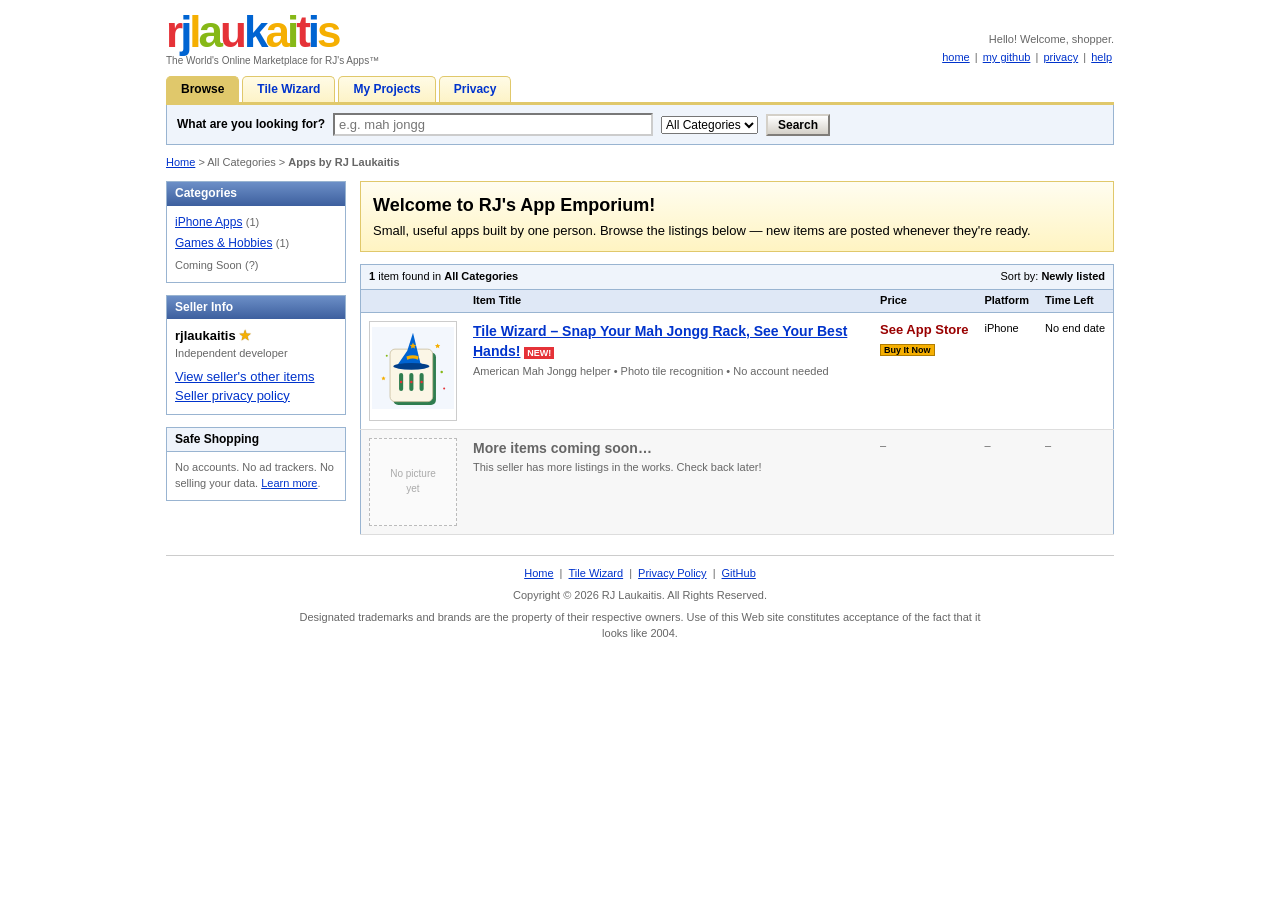
==== index.html @ a292be98 "Updated styling" ====
<!DOCTYPE html>
<html lang="en">
<head>
  <meta charset="UTF-8">
  <meta name="viewport" content="width=device-width, initial-scale=1.0">
  <title>RJ Laukaitis - Apps &amp; Projects</title>
  <meta name="description" content="Apps and projects by RJ Laukaitis, including Tile Wizard for American Mah Jongg.">
  <link rel="icon" href="assets/tile-wizard.svg" type="image/svg+xml">
  <link rel="stylesheet" href="assets/style.css">
</head>
<body>
<div class="page">

  <header class="masthead">
    <a class="logo" href="./" aria-label="RJ Laukaitis home">
      <span class="r">r</span><span class="b">j</span><span class="y">l</span><span class="g">a</span><span class="r">u</span><span class="b">k</span><span class="y">a</span><span class="g">i</span><span class="r">t</span><span class="b">i</span><span class="y">s</span>
      <span class="logo-tag">The World's Online Marketplace for RJ's Apps&trade;</span>
    </a>
    <nav class="toplinks" aria-label="Utility">
      <span class="greeting">Hello! Welcome, shopper.</span>
      <a href="./">home</a> <span class="sep">|</span>
      <a href="https://github.com/RJLaukaitis">my github</a> <span class="sep">|</span>
      <a href="privacy/">privacy</a> <span class="sep">|</span>
      <a href="#contact">help</a>
    </nav>
  </header>

  <nav aria-label="Main">
    <ul class="tabs">
      <li><a class="active" href="./">Browse</a></li>
      <li><a href="tile-wizard/">Tile Wizard</a></li>
      <li><a href="https://github.com/RJLaukaitis">My Projects</a></li>
      <li><a href="privacy/">Privacy</a></li>
    </ul>
  </nav>

  <form class="searchbar" action="./" method="get" role="search">
    <label for="q">What are you looking for?</label>
    <input type="text" id="q" name="q" placeholder="e.g. mah jongg">
    <select aria-label="Category">
      <option>All Categories</option>
      <option>iPhone Apps</option>
      <option>Games</option>
    </select>
    <button class="btn" type="submit">Search</button>
  </form>

  <div class="crumbs">
    <a href="./">Home</a> &gt; All Categories &gt; <b>Apps by RJ Laukaitis</b>
  </div>

  <div class="layout">
    <aside>
      <div class="box">
        <h2 class="box-title">Categories</h2>
        <ul class="catlist">
          <li><a href="tile-wizard/">iPhone Apps</a> <span class="count">(1)</span></li>
          <li><a href="tile-wizard/">Games &amp; Hobbies</a> <span class="count">(1)</span></li>
          <li><span class="side-note">Coming Soon</span> <span class="count">(?)</span></li>
        </ul>
      </div>

      <div class="box">
        <h2 class="box-title">Seller Info</h2>
        <div class="box-body seller">
          <div class="name">rjlaukaitis <span class="star" aria-hidden="true">&#9733;</span></div>
          <div class="side-note">Independent developer</div>
          <p style="margin:6px 0 0">
            <a href="https://github.com/RJLaukaitis">View seller's other items</a><br>
            <a href="privacy/">Seller privacy policy</a>
          </p>
        </div>
      </div>

      <div class="box">
        <h2 class="box-title light">Safe Shopping</h2>
        <div class="box-body side-note">
          No accounts. No ad trackers. No selling your data.
          <a href="privacy/">Learn more</a>.
        </div>
      </div>
    </aside>

    <main>
      <section class="welcome">
        <h1>Welcome to RJ's App Emporium!</h1>
        <p>Small, useful apps built by one person. Browse the listings below &mdash; new items are posted whenever they're ready.</p>
      </section>

      <div class="results-head">
        <span><b id="result-count">1</b> item found in <b>All Categories</b></span>
        <span>Sort by: <b>Newly listed</b></span>
      </div>
      <table class="listings" id="listings">
        <thead>
          <tr>
            <th scope="col"><span class="visually-hidden">Picture</span></th>
            <th scope="col">Item Title</th>
            <th scope="col">Price</th>
            <th scope="col" class="hide-sm">Platform</th>
            <th scope="col" class="hide-sm">Time Left</th>
          </tr>
        </thead>
        <tbody>
          <tr class="item" data-keywords="tile wizard mah jongg mahjong american tiles rack ai iphone ios game hobby">
            <td class="thumb">
              <a href="tile-wizard/"><img src="assets/tile-wizard.svg" alt="Tile Wizard" width="88" height="88"></a>
            </td>
            <td>
              <div class="title"><a href="tile-wizard/">Tile Wizard &ndash; Snap Your Mah Jongg Rack, See Your Best Hands!</a> <span class="icon-new">NEW!</span></div>
              <div class="subtitle">American Mah Jongg helper &bull; Photo tile recognition &bull; No account needed</div>
            </td>
            <td class="price">
              See App Store<br>
              <span class="icon-bin">Buy It Now</span>
            </td>
            <td class="col-small hide-sm">iPhone</td>
            <td class="col-small hide-sm">No end date</td>
          </tr>
          <tr class="soon">
            <td class="thumb"><div class="placeholder-thumb">No picture<br>yet</div></td>
            <td>
              <div class="title" style="color:var(--muted)">More items coming soon&hellip;</div>
              <div class="subtitle">This seller has more listings in the works. Check back later!</div>
            </td>
            <td class="col-small">&ndash;</td>
            <td class="col-small hide-sm">&ndash;</td>
            <td class="col-small hide-sm">&ndash;</td>
          </tr>
        </tbody>
      </table>
    </main>
  </div>

  <footer class="footer" id="contact">
    <div class="links">
      <a href="./">Home</a> |
      <a href="tile-wizard/">Tile Wizard</a> |
      <a href="privacy/">Privacy Policy</a> |
      <a href="https://github.com/RJLaukaitis">GitHub</a>
    </div>
    <div>Copyright &copy; 2026 RJ Laukaitis. All Rights Reserved.</div>
    <div class="fine">Designated trademarks and brands are the property of their respective owners. Use of this Web site constitutes acceptance of the fact that it looks like 2004.</div>
  </footer>

</div>

<script>
  // Tiny client-side search over the listings on this page.
  (function () {
    var q = new URLSearchParams(location.search).get("q");
    if (!q) return;
    var term = q.trim().toLowerCase();
    document.getElementById("q").value = q;
    var shown = 0;
    document.querySelectorAll("#listings tr.item").forEach(function (row) {
      var text = (row.dataset.keywords + " " + row.textContent).toLowerCase();
      var match = text.indexOf(term) !== -1;
      row.hidden = !match;
      if (match) shown++;
    });
    document.getElementById("result-count").textContent = shown;
  })();
</script>
</body>
</html>
---- assets/style.css ----
/* ------------------------------------------------------------
   RJ Laukaitis — circa-2004 online-auction-house styling
   ------------------------------------------------------------ */

:root {
  --red: #e53238;
  --blue: #0064d2;
  --yellow: #f5af02;
  --green: #86b817;

  --link: #0033cc;
  --link-visited: #660099;
  --text: #000000;
  --muted: #666666;
  --bg: #ffffff;
  --panel: #eff4fb;
  --panel-border: #99b4d1;
  --bar-top: #6c8fc7;
  --bar-bottom: #3d5f9e;
  --tab: #fdf3c7;
  --tab-border: #e0c86b;
  --row-alt: #f7f7f7;
  --price: #990000;
}

* { box-sizing: border-box; }

html { -webkit-text-size-adjust: 100%; }

body {
  margin: 0;
  background: var(--bg);
  color: var(--text);
  font-family: Verdana, Arial, Helvetica, sans-serif;
  font-size: 13px;
  line-height: 1.45;
}

a { color: var(--link); }
a:visited { color: var(--link-visited); }
a:hover { color: var(--red); }

img, svg { max-width: 100%; }

.visually-hidden {
  position: absolute;
  width: 1px;
  height: 1px;
  overflow: hidden;
  clip: rect(0 0 0 0);
  white-space: nowrap;
}

.page {
  max-width: 980px;
  margin: 0 auto;
  padding: 0 16px;
}

/* ---------- Masthead ---------- */

.masthead {
  display: flex;
  align-items: flex-end;
  justify-content: space-between;
  flex-wrap: wrap;
  gap: 8px 16px;
  padding: 10px 0 6px;
}

.logo {
  font-family: "Trebuchet MS", Verdana, Arial, sans-serif;
  font-size: 44px;
  font-weight: bold;
  letter-spacing: -3px;
  line-height: 1;
  text-decoration: none;
}
.logo:visited, .logo:hover { color: inherit; }
.logo .r { color: var(--red); }
.logo .b { color: var(--blue); }
.logo .y { color: var(--yellow); }
.logo .g { color: var(--green); }

.logo-tag {
  display: block;
  font-family: Verdana, Arial, sans-serif;
  font-size: 10px;
  font-weight: normal;
  letter-spacing: 0;
  color: var(--muted);
  margin-top: 2px;
}

.toplinks {
  font-size: 11px;
  text-align: right;
}
.toplinks a { margin: 0 2px; }
.toplinks .sep { color: var(--muted); }
.toplinks .greeting { color: var(--muted); display: block; margin-bottom: 2px; }

/* ---------- Tab navigation ---------- */

.tabs {
  display: flex;
  flex-wrap: wrap;
  gap: 3px;
  margin: 4px 0 0;
  padding: 0;
  list-style: none;
  border-bottom: 3px solid var(--tab-border);
}
.tabs a {
  display: block;
  padding: 4px 14px;
  font-weight: bold;
  font-size: 12px;
  text-decoration: none;
  color: var(--link);
  background: linear-gradient(#fffbe6, var(--tab));
  border: 1px solid var(--tab-border);
  border-bottom: none;
  border-radius: 5px 5px 0 0;
}
.tabs a:hover { text-decoration: underline; }
.tabs a.active {
  background: var(--tab-border);
  color: #000;
}

/* ---------- Search strip ---------- */

.searchbar {
  display: flex;
  flex-wrap: wrap;
  align-items: center;
  gap: 6px 8px;
  padding: 8px 10px;
  background: var(--panel);
  border: 1px solid var(--panel-border);
  border-top: none;
  font-size: 11px;
}
.searchbar label { font-weight: bold; font-size: 12px; }
.searchbar input[type="text"] {
  flex: 1 1 200px;
  min-width: 0;
  max-width: 320px;
  font: 13px Verdana, Arial, sans-serif;
  padding: 2px 4px;
  border: 2px inset #ccc;
}
.searchbar select { font: 12px Verdana, Arial, sans-serif; max-width: 100%; }

.btn {
  font: bold 12px Verdana, Arial, sans-serif;
  padding: 2px 10px;
  color: #000;
  background: linear-gradient(#ffffff, #d4d0c8);
  border: 2px outset #d4d0c8;
  cursor: pointer;
  text-decoration: none;
  display: inline-block;
}
.btn:active { border-style: inset; }
.btn:visited, .btn:hover { color: #000; }

.btn-buy {
  font: bold 14px Arial, Helvetica, sans-serif;
  padding: 6px 18px;
  color: #000;
  background: linear-gradient(#ffe38a, #f5af02);
  border: 1px solid #b07c00;
  border-radius: 4px;
  text-decoration: none;
  display: inline-block;
  box-shadow: inset 0 1px 0 #fff6cc;
}
.btn-buy:visited, .btn-buy:hover { color: #000; }
.btn-buy:hover { background: linear-gradient(#ffeaa3, #ffbb1a); }

/* ---------- Breadcrumbs ---------- */

.crumbs {
  font-size: 11px;
  margin: 10px 0;
  color: var(--muted);
}
.crumbs a { color: var(--link); }

/* ---------- Layout ---------- */

.layout {
  display: grid;
  grid-template-columns: 180px minmax(0, 1fr);
  gap: 14px;
  margin-bottom: 20px;
}

/* ---------- Boxes / panels ---------- */

.box {
  border: 1px solid var(--panel-border);
  margin-bottom: 12px;
  background: #fff;
}
.box-title {
  margin: 0;
  padding: 3px 8px;
  font-size: 12px;
  font-weight: bold;
  color: #fff;
  background: linear-gradient(var(--bar-top), var(--bar-bottom));
}
.box-title.light {
  color: #000;
  background: var(--panel);
  border-bottom: 1px solid var(--panel-border);
}
.box-body { padding: 8px; }

.catlist {
  list-style: none;
  margin: 0;
  padding: 6px 8px;
  font-size: 12px;
}
.catlist li { padding: 2px 0; }
.catlist .count { color: var(--muted); font-size: 11px; }

.side-note { font-size: 11px; color: var(--muted); }

/* ---------- Welcome banner ---------- */

.welcome {
  border: 1px solid var(--tab-border);
  background: linear-gradient(#fffdf0, #fff4c2);
  padding: 10px 12px;
  margin-bottom: 12px;
}
.welcome h1 {
  margin: 0 0 4px;
  font-size: 18px;
  font-family: Arial, Helvetica, sans-serif;
}
.welcome p { margin: 0; }

/* ---------- Listing table ---------- */

.results-head {
  display: flex;
  flex-wrap: wrap;
  justify-content: space-between;
  gap: 4px 12px;
  font-size: 11px;
  padding: 4px 8px;
  background: var(--panel);
  border: 1px solid var(--panel-border);
  border-bottom: none;
}

.listings {
  width: 100%;
  border-collapse: collapse;
  border: 1px solid var(--panel-border);
}
.listings th {
  text-align: left;
  font-size: 11px;
  padding: 3px 8px;
  background: #dfe8f6;
  border-bottom: 1px solid var(--panel-border);
  white-space: nowrap;
}
.listings td {
  padding: 8px;
  vertical-align: top;
  border-bottom: 1px solid #ddd;
}
.listings tr:nth-child(even) td { background: var(--row-alt); }
.listings .thumb { width: 96px; }
.listings .thumb a { display: block; border: 1px solid #ccc; background: #fff; padding: 2px; }
.listings .title { font-size: 14px; font-weight: bold; }
.listings .subtitle { color: var(--muted); font-size: 11px; margin-top: 2px; }
.listings .price { color: var(--price); font-weight: bold; white-space: nowrap; }
.listings .col-small { font-size: 11px; white-space: nowrap; }
.listings .soon td { color: var(--muted); }

.icon-new {
  display: inline-block;
  font: bold 9px Verdana, sans-serif;
  color: #fff;
  background: var(--red);
  padding: 1px 3px;
  vertical-align: middle;
}
.icon-bin {
  display: inline-block;
  font: bold 9px Arial, sans-serif;
  color: #000;
  background: var(--yellow);
  border: 1px solid #b07c00;
  padding: 0 3px;
  vertical-align: middle;
}

.placeholder-thumb {
  width: 88px;
  height: 88px;
  display: grid;
  place-items: center;
  border: 1px dashed #bbb;
  background: #fafafa;
  color: #aaa;
  font-size: 10px;
  text-align: center;
}

/* ---------- Item page ---------- */

.item-titlebar {
  border: 1px solid var(--panel-border);
  background: var(--panel);
  padding: 6px 10px;
  margin-bottom: 10px;
}
.item-titlebar h1 {
  margin: 0;
  font-family: Arial, Helvetica, sans-serif;
  font-size: 20px;
}
.item-titlebar .item-meta {
  font-size: 11px;
  color: var(--muted);
  margin-top: 2px;
}

.item-top {
  display: grid;
  grid-template-columns: 300px minmax(0, 1fr) 220px;
  gap: 14px;
  margin-bottom: 14px;
}

.item-photo {
  border: 1px solid #ccc;
  padding: 6px;
  background: #fff;
  text-align: center;
}
.item-photo .caption { font-size: 11px; color: var(--muted); margin-top: 4px; }

.facts {
  width: 100%;
  border-collapse: collapse;
  font-size: 12px;
}
.facts th {
  text-align: right;
  vertical-align: top;
  color: var(--muted);
  font-weight: normal;
  padding: 3px 8px 3px 0;
  white-space: nowrap;
  width: 1%;
}
.facts td { padding: 3px 0; }
.facts .price { font-size: 18px; font-weight: bold; color: var(--price); }

.buy-box {
  margin: 10px 0;
  padding: 10px;
  border: 1px solid var(--tab-border);
  background: #fffbe6;
}
.buy-box .or { font-size: 11px; color: var(--muted); margin: 6px 0; }

.section-title {
  margin: 18px 0 0;
  padding: 4px 10px;
  font-size: 14px;
  font-family: Arial, Helvetica, sans-serif;
  color: #fff;
  background: linear-gradient(var(--bar-top), var(--bar-bottom));
}
.section-body {
  border: 1px solid var(--panel-border);
  border-top: none;
  padding: 12px;
}

.description h2 {
  font-family: Arial, Helvetica, sans-serif;
  color: var(--blue);
  font-size: 17px;
  margin: 0 0 6px;
}
.description h3 {
  font-family: Arial, Helvetica, sans-serif;
  font-size: 14px;
  color: var(--red);
  margin: 14px 0 4px;
}
.description ul { margin: 4px 0 8px; padding-left: 22px; }
.description li { margin-bottom: 3px; }

.steps {
  display: grid;
  grid-template-columns: repeat(3, minmax(0, 1fr));
  gap: 10px;
  margin: 8px 0;
}
.step {
  border: 1px solid #ccc;
  background: var(--row-alt);
  padding: 8px;
  font-size: 12px;
}
.step b { display: block; color: var(--blue); margin-bottom: 2px; }

.kv {
  width: 100%;
  border-collapse: collapse;
  font-size: 12px;
}
.kv th, .kv td {
  text-align: left;
  padding: 4px 8px;
  border: 1px solid #ddd;
  vertical-align: top;
}
.kv th { background: var(--row-alt); width: 30%; }

/* ---------- Seller card ---------- */

.seller .box-body { font-size: 12px; }
.seller .name { font-weight: bold; }
.star {
  color: var(--yellow);
  text-shadow: 0 0 1px #8a6200;
}

/* ---------- Policy page ---------- */

.policy {
  font-size: 13px;
  line-height: 1.6;
}
.policy h1 {
  font-family: Arial, Helvetica, sans-serif;
  font-size: 22px;
  margin: 0 0 2px;
}
.policy h2 {
  font-family: Arial, Helvetica, sans-serif;
  font-size: 15px;
  margin: 22px 0 6px;
  padding-bottom: 2px;
  border-bottom: 1px solid var(--panel-border);
  color: var(--bar-bottom);
}
.policy p { margin: 0 0 10px; }
.policy ul, .policy ol { margin: 4px 0 12px; padding-left: 24px; }
.policy li { margin-bottom: 4px; }
.policy .updated { color: var(--muted); font-size: 11px; margin-bottom: 12px; }
.policy .callout {
  border: 1px solid var(--tab-border);
  background: #fffbe6;
  padding: 8px 12px;
  margin: 10px 0 14px;
}
.policy .table-wrap { overflow-x: auto; margin: 6px 0 12px; }

.toc { font-size: 12px; }
.toc ol { margin: 0; padding: 6px 8px 6px 28px; }
.toc li { margin: 2px 0; }

/* ---------- Footer ---------- */

.footer {
  border-top: 1px solid #ccc;
  margin-top: 20px;
  padding: 10px 0 30px;
  font-size: 11px;
  color: var(--muted);
  text-align: center;
}
.footer .links { margin-bottom: 6px; }
.footer .links a { margin: 0 3px; }
.footer .fine { max-width: 700px; margin: 6px auto 0; }

/* ---------- Responsive ---------- */

@media (max-width: 860px) {
  .item-top { grid-template-columns: 240px minmax(0, 1fr); }
  .item-top .seller { grid-column: 1 / -1; }
}

@media (max-width: 680px) {
  .layout { grid-template-columns: minmax(0, 1fr); }
  .layout aside { order: 2; }
  .item-top { grid-template-columns: minmax(0, 1fr); }
  .item-photo { max-width: 320px; }
  .steps { grid-template-columns: minmax(0, 1fr); }
  .logo { font-size: 36px; }
  .toplinks { text-align: left; }
  .listings .hide-sm { display: none; }
  .listings .thumb { width: 72px; }
  .placeholder-thumb { width: 64px; height: 64px; }
  .tabs a { padding: 4px 9px; }
}
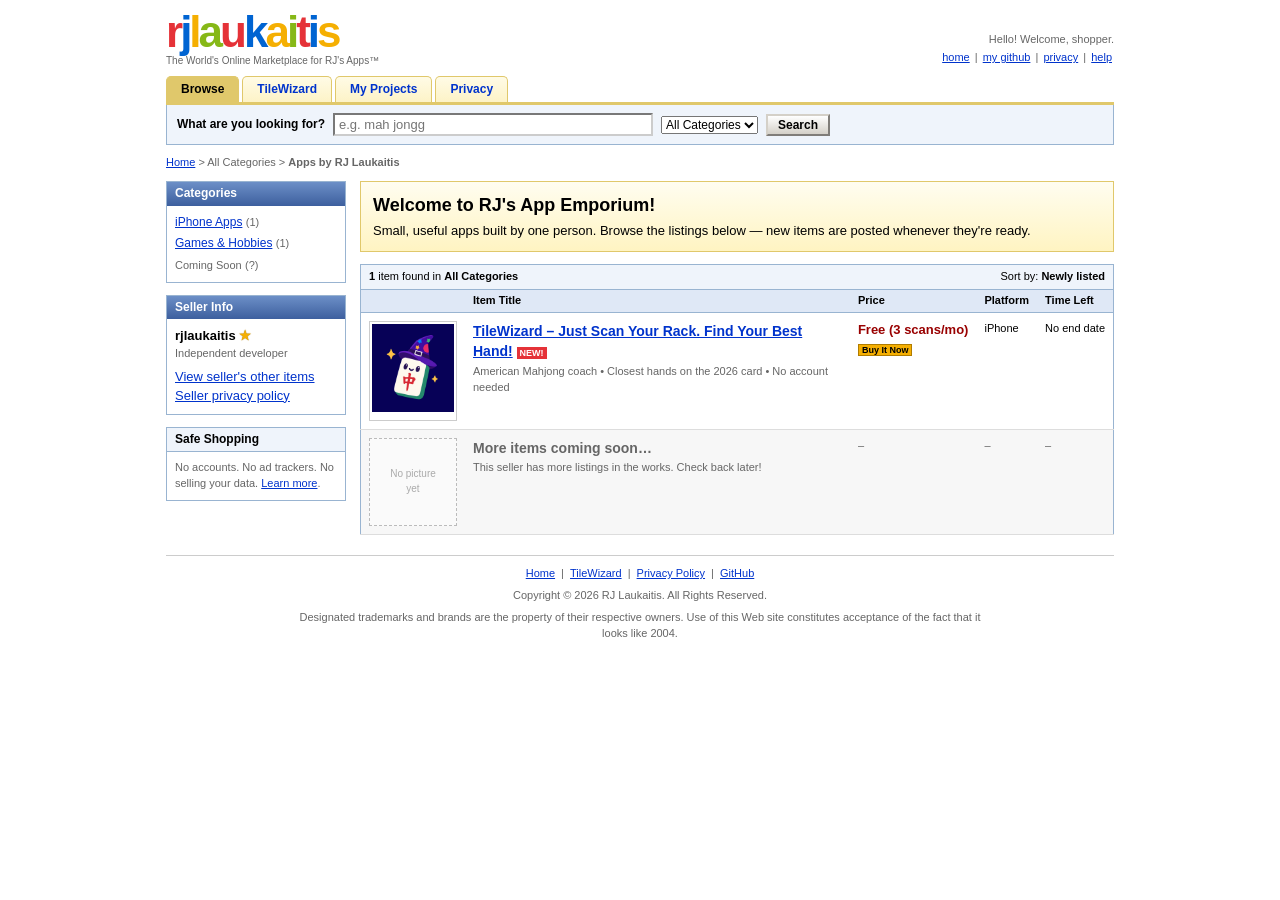
==== commit d63db4fa: "updates" ====
--- a/index.html
+++ b/index.html
@@ -4,8 +4,9 @@
   <meta charset="UTF-8">
   <meta name="viewport" content="width=device-width, initial-scale=1.0">
   <title>RJ Laukaitis - Apps &amp; Projects</title>
-  <meta name="description" content="Apps and projects by RJ Laukaitis, including Tile Wizard for American Mah Jongg.">
-  <link rel="icon" href="assets/tile-wizard.svg" type="image/svg+xml">
+  <meta name="description" content="Apps and projects by RJ Laukaitis, including TileWizard, an American Mahjong coach for iPhone.">
+  <link rel="icon" href="assets/favicon.png" type="image/png">
+  <link rel="apple-touch-icon" href="assets/apple-touch-icon.png">
   <link rel="stylesheet" href="assets/style.css">
 </head>
 <body>
@@ -28,7 +29,7 @@
   <nav aria-label="Main">
     <ul class="tabs">
       <li><a class="active" href="./">Browse</a></li>
-      <li><a href="tile-wizard/">Tile Wizard</a></li>
+      <li><a href="tile-wizard/">TileWizard</a></li>
       <li><a href="https://github.com/RJLaukaitis">My Projects</a></li>
       <li><a href="privacy/">Privacy</a></li>
     </ul>
@@ -102,16 +103,16 @@
           </tr>
         </thead>
         <tbody>
-          <tr class="item" data-keywords="tile wizard mah jongg mahjong american tiles rack ai iphone ios game hobby">
+          <tr class="item" data-keywords="tilewizard tile wizard mah jongg mahjong american tiles rack ai iphone ios game hobby">
             <td class="thumb">
-              <a href="tile-wizard/"><img src="assets/tile-wizard.svg" alt="Tile Wizard" width="88" height="88"></a>
+              <a href="tile-wizard/"><img src="assets/tile-wizard.png" alt="TileWizard app icon" width="88" height="88"></a>
             </td>
             <td>
-              <div class="title"><a href="tile-wizard/">Tile Wizard &ndash; Snap Your Mah Jongg Rack, See Your Best Hands!</a> <span class="icon-new">NEW!</span></div>
-              <div class="subtitle">American Mah Jongg helper &bull; Photo tile recognition &bull; No account needed</div>
+              <div class="title"><a href="tile-wizard/">TileWizard &ndash; Just Scan Your Rack. Find Your Best Hand!</a> <span class="icon-new">NEW!</span></div>
+              <div class="subtitle">American Mahjong coach &bull; Closest hands on the 2026 card &bull; No account needed</div>
             </td>
             <td class="price">
-              See App Store<br>
+              Free (3 scans/mo)<br>
               <span class="icon-bin">Buy It Now</span>
             </td>
             <td class="col-small hide-sm">iPhone</td>
@@ -135,7 +136,7 @@
   <footer class="footer" id="contact">
     <div class="links">
       <a href="./">Home</a> |
-      <a href="tile-wizard/">Tile Wizard</a> |
+      <a href="tile-wizard/">TileWizard</a> |
       <a href="privacy/">Privacy Policy</a> |
       <a href="https://github.com/RJLaukaitis">GitHub</a>
     </div>
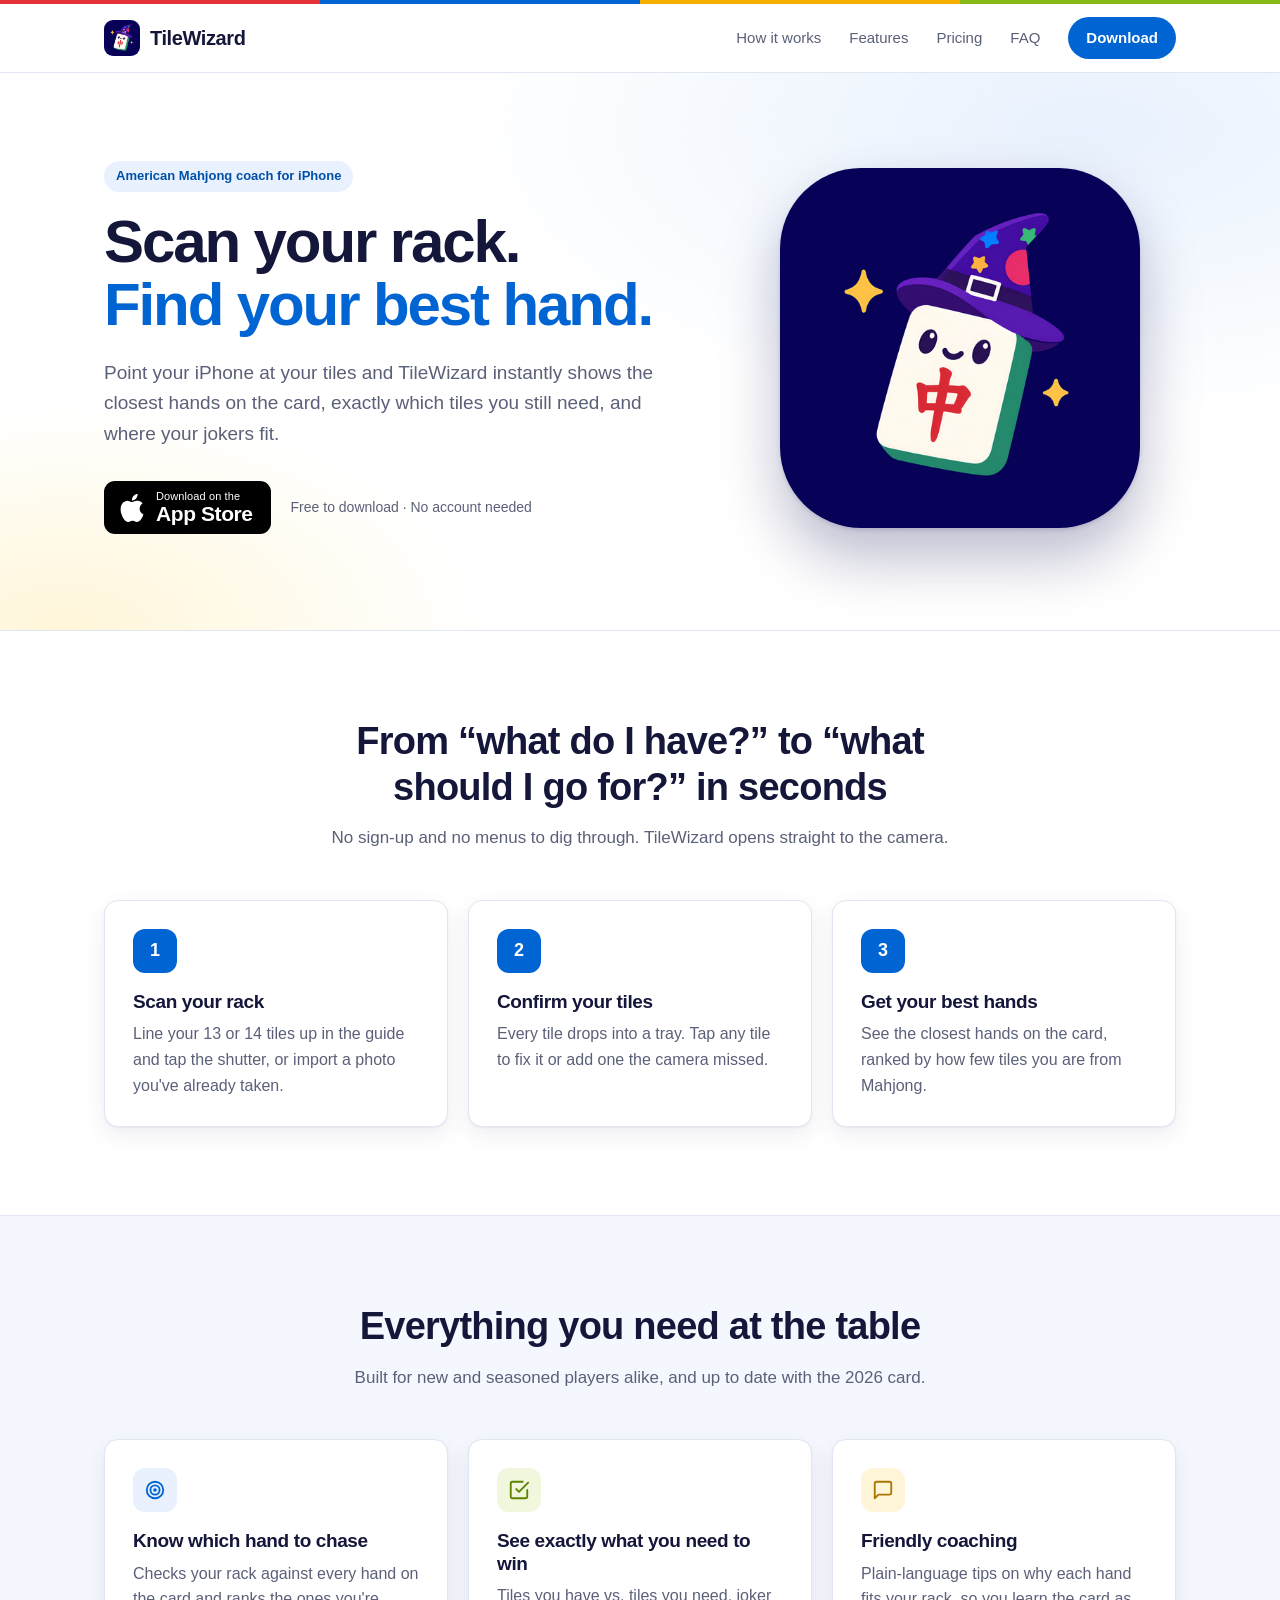
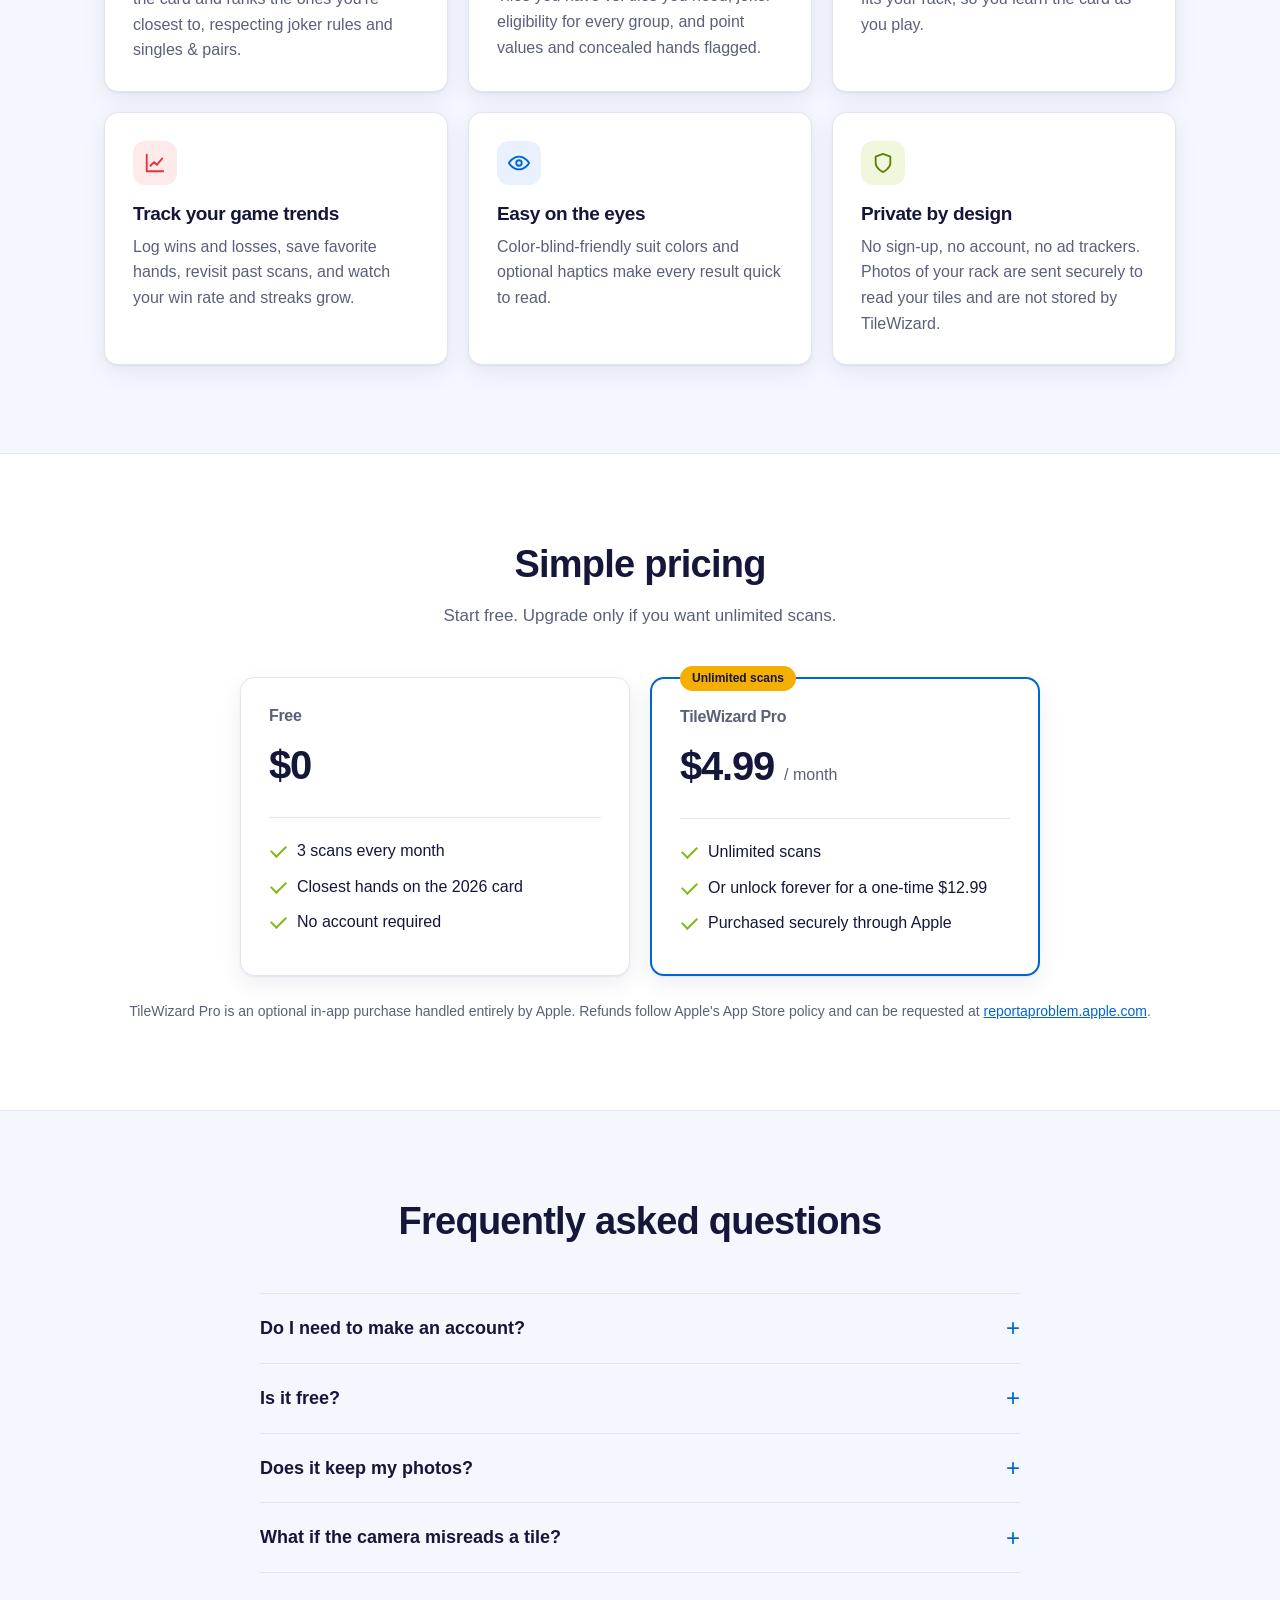
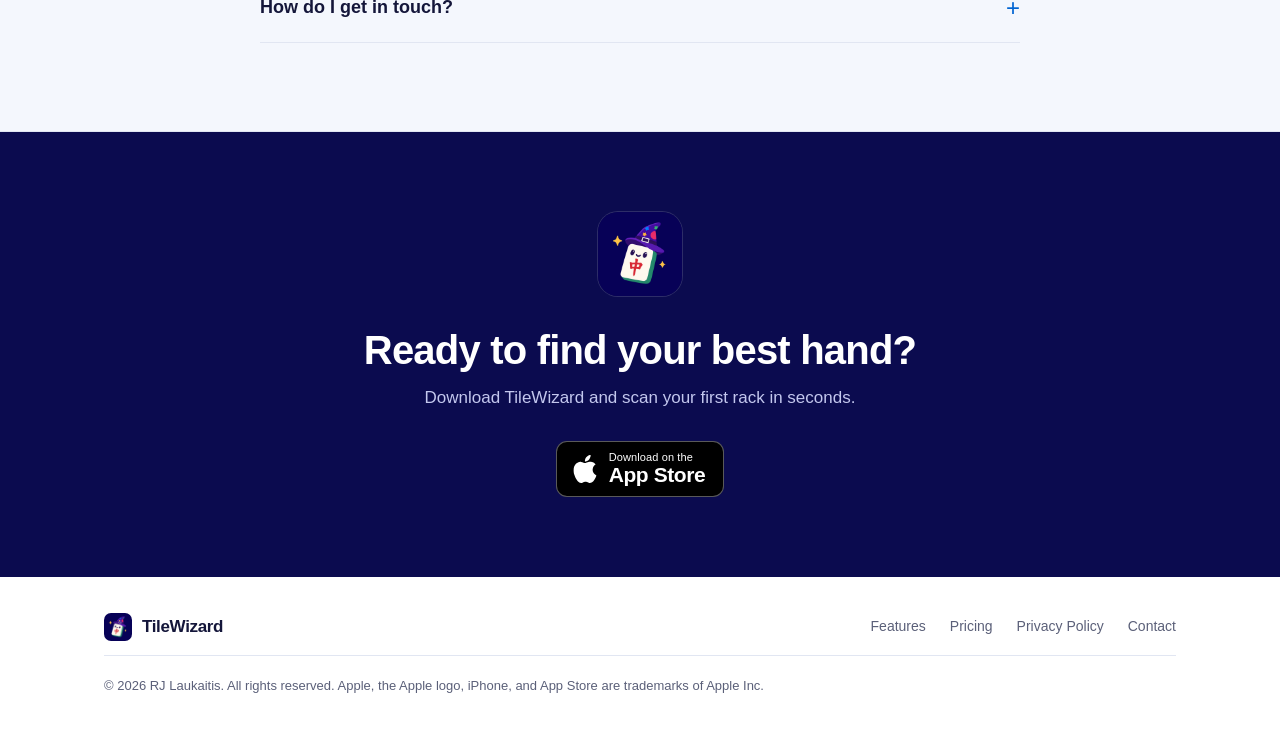
==== commit 42546fc6: "redesign" ====
--- a/index.html
+++ b/index.html
@@ -3,165 +3,217 @@
 <head>
   <meta charset="UTF-8">
   <meta name="viewport" content="width=device-width, initial-scale=1.0">
-  <title>RJ Laukaitis - Apps &amp; Projects</title>
-  <meta name="description" content="Apps and projects by RJ Laukaitis, including TileWizard, an American Mahjong coach for iPhone.">
+  <title>TileWizard - Your American Mahjong Coach for iPhone</title>
+  <meta name="description" content="Scan your American Mahjong rack with your iPhone camera and instantly see your closest winning hands, the tiles you still need, and smart coaching tips.">
+  <meta property="og:title" content="TileWizard - Your American Mahjong Coach">
+  <meta property="og:description" content="Scan your rack. Find your best hand. An American Mahjong coach for iPhone.">
+  <meta property="og:image" content="https://rjlaukaitis.github.io/assets/tile-wizard.png">
+  <meta property="og:type" content="website">
+  <meta name="theme-color" content="#0b0b4f">
   <link rel="icon" href="assets/favicon.png" type="image/png">
   <link rel="apple-touch-icon" href="assets/apple-touch-icon.png">
   <link rel="stylesheet" href="assets/style.css">
 </head>
 <body>
-<div class="page">
-
-  <header class="masthead">
-    <a class="logo" href="./" aria-label="RJ Laukaitis home">
-      <span class="r">r</span><span class="b">j</span><span class="y">l</span><span class="g">a</span><span class="r">u</span><span class="b">k</span><span class="y">a</span><span class="g">i</span><span class="r">t</span><span class="b">i</span><span class="y">s</span>
-      <span class="logo-tag">The World's Online Marketplace for RJ's Apps&trade;</span>
+
+<header class="site-header">
+  <div class="container">
+    <a class="brand" href="./">
+      <img src="assets/tile-wizard.png" alt="" width="36" height="36">
+      TileWizard
     </a>
-    <nav class="toplinks" aria-label="Utility">
-      <span class="greeting">Hello! Welcome, shopper.</span>
-      <a href="./">home</a> <span class="sep">|</span>
-      <a href="https://github.com/RJLaukaitis">my github</a> <span class="sep">|</span>
-      <a href="privacy/">privacy</a> <span class="sep">|</span>
-      <a href="#contact">help</a>
+    <nav class="nav" aria-label="Main">
+      <a class="hide-sm" href="#how-it-works">How it works</a>
+      <a class="hide-sm" href="#features">Features</a>
+      <a class="hide-sm" href="#pricing">Pricing</a>
+      <a class="hide-sm" href="#faq">FAQ</a>
+      <!-- TODO: replace href with the TileWizard App Store URL -->
+      <a class="btn" href="https://apps.apple.com/" rel="noopener">Download</a>
     </nav>
-  </header>
-
-  <nav aria-label="Main">
-    <ul class="tabs">
-      <li><a class="active" href="./">Browse</a></li>
-      <li><a href="tile-wizard/">TileWizard</a></li>
-      <li><a href="https://github.com/RJLaukaitis">My Projects</a></li>
-      <li><a href="privacy/">Privacy</a></li>
-    </ul>
-  </nav>
-
-  <form class="searchbar" action="./" method="get" role="search">
-    <label for="q">What are you looking for?</label>
-    <input type="text" id="q" name="q" placeholder="e.g. mah jongg">
-    <select aria-label="Category">
-      <option>All Categories</option>
-      <option>iPhone Apps</option>
-      <option>Games</option>
-    </select>
-    <button class="btn" type="submit">Search</button>
-  </form>
-
-  <div class="crumbs">
-    <a href="./">Home</a> &gt; All Categories &gt; <b>Apps by RJ Laukaitis</b>
   </div>
-
-  <div class="layout">
-    <aside>
-      <div class="box">
-        <h2 class="box-title">Categories</h2>
-        <ul class="catlist">
-          <li><a href="tile-wizard/">iPhone Apps</a> <span class="count">(1)</span></li>
-          <li><a href="tile-wizard/">Games &amp; Hobbies</a> <span class="count">(1)</span></li>
-          <li><span class="side-note">Coming Soon</span> <span class="count">(?)</span></li>
-        </ul>
-      </div>
-
-      <div class="box">
-        <h2 class="box-title">Seller Info</h2>
-        <div class="box-body seller">
-          <div class="name">rjlaukaitis <span class="star" aria-hidden="true">&#9733;</span></div>
-          <div class="side-note">Independent developer</div>
-          <p style="margin:6px 0 0">
-            <a href="https://github.com/RJLaukaitis">View seller's other items</a><br>
-            <a href="privacy/">Seller privacy policy</a>
-          </p>
-        </div>
-      </div>
-
-      <div class="box">
-        <h2 class="box-title light">Safe Shopping</h2>
-        <div class="box-body side-note">
-          No accounts. No ad trackers. No selling your data.
-          <a href="privacy/">Learn more</a>.
-        </div>
-      </div>
-    </aside>
-
-    <main>
-      <section class="welcome">
-        <h1>Welcome to RJ's App Emporium!</h1>
-        <p>Small, useful apps built by one person. Browse the listings below &mdash; new items are posted whenever they're ready.</p>
-      </section>
-
-      <div class="results-head">
-        <span><b id="result-count">1</b> item found in <b>All Categories</b></span>
-        <span>Sort by: <b>Newly listed</b></span>
-      </div>
-      <table class="listings" id="listings">
-        <thead>
-          <tr>
-            <th scope="col"><span class="visually-hidden">Picture</span></th>
-            <th scope="col">Item Title</th>
-            <th scope="col">Price</th>
-            <th scope="col" class="hide-sm">Platform</th>
-            <th scope="col" class="hide-sm">Time Left</th>
-          </tr>
-        </thead>
-        <tbody>
-          <tr class="item" data-keywords="tilewizard tile wizard mah jongg mahjong american tiles rack ai iphone ios game hobby">
-            <td class="thumb">
-              <a href="tile-wizard/"><img src="assets/tile-wizard.png" alt="TileWizard app icon" width="88" height="88"></a>
-            </td>
-            <td>
-              <div class="title"><a href="tile-wizard/">TileWizard &ndash; Just Scan Your Rack. Find Your Best Hand!</a> <span class="icon-new">NEW!</span></div>
-              <div class="subtitle">American Mahjong coach &bull; Closest hands on the 2026 card &bull; No account needed</div>
-            </td>
-            <td class="price">
-              Free (3 scans/mo)<br>
-              <span class="icon-bin">Buy It Now</span>
-            </td>
-            <td class="col-small hide-sm">iPhone</td>
-            <td class="col-small hide-sm">No end date</td>
-          </tr>
-          <tr class="soon">
-            <td class="thumb"><div class="placeholder-thumb">No picture<br>yet</div></td>
-            <td>
-              <div class="title" style="color:var(--muted)">More items coming soon&hellip;</div>
-              <div class="subtitle">This seller has more listings in the works. Check back later!</div>
-            </td>
-            <td class="col-small">&ndash;</td>
-            <td class="col-small hide-sm">&ndash;</td>
-            <td class="col-small hide-sm">&ndash;</td>
-          </tr>
-        </tbody>
-      </table>
-    </main>
+</header>
+
+<main>
+
+  <section class="hero">
+    <div class="container">
+      <div>
+        <span class="eyebrow">American Mahjong coach for iPhone</span>
+        <h1>Scan your rack.<br><em>Find your best hand.</em></h1>
+        <p class="lede">Point your iPhone at your tiles and TileWizard instantly shows the closest hands on the card, exactly which tiles you still need, and where your jokers fit.</p>
+        <div class="cta-row">
+          <!-- TODO: replace href with the TileWizard App Store URL -->
+          <a class="appstore-badge" href="https://apps.apple.com/" rel="noopener" aria-label="Download TileWizard on the App Store">
+            <svg viewBox="0 0 16 16" fill="currentColor" aria-hidden="true"><path d="M11.182.008C11.148-.03 9.923.023 8.857 1.18c-1.066 1.156-.902 2.482-.878 2.516s1.52.087 2.475-1.258.762-2.391.728-2.43m3.314 11.733c-.048-.096-2.325-1.234-2.113-3.422s1.675-2.789 1.698-2.854-.597-.79-1.254-1.157a3.7 3.7 0 0 0-1.563-.434c-.108-.003-.483-.095-1.254.116-.508.139-1.653.589-1.968.607-.316.018-1.256-.522-2.267-.665-.647-.125-1.333.131-1.824.328-.49.196-1.422.754-2.074 2.237-.652 1.482-.311 3.83-.067 4.56s.625 1.924 1.273 2.796c.576.984 1.34 1.667 1.659 1.899s1.219.386 1.843.067c.502-.308 1.408-.485 1.766-.472.357.013 1.061.154 1.782.539.571.197 1.111.115 1.652-.105.541-.221 1.324-1.059 2.238-2.758q.52-1.185.473-1.282"/></svg>
+            <span><span class="small">Download on the</span><span class="big">App Store</span></span>
+          </a>
+          <span class="cta-note">Free to download &middot; No account needed</span>
+        </div>
+      </div>
+      <div class="hero-art">
+        <img src="assets/tile-wizard.png" alt="TileWizard app icon: a smiling mahjong tile wearing a starry purple wizard hat" width="512" height="512">
+      </div>
+    </div>
+  </section>
+
+  <section class="section" id="how-it-works">
+    <div class="container">
+      <div class="section-head">
+        <h2>From &ldquo;what do I have?&rdquo; to &ldquo;what should I go for?&rdquo; in seconds</h2>
+        <p>No sign-up and no menus to dig through. TileWizard opens straight to the camera.</p>
+      </div>
+      <div class="grid-3">
+        <div class="card">
+          <div class="step-num">1</div>
+          <h3>Scan your rack</h3>
+          <p>Line your 13 or 14 tiles up in the guide and tap the shutter, or import a photo you've already taken.</p>
+        </div>
+        <div class="card">
+          <div class="step-num">2</div>
+          <h3>Confirm your tiles</h3>
+          <p>Every tile drops into a tray. Tap any tile to fix it or add one the camera missed.</p>
+        </div>
+        <div class="card">
+          <div class="step-num">3</div>
+          <h3>Get your best hands</h3>
+          <p>See the closest hands on the card, ranked by how few tiles you are from Mahjong.</p>
+        </div>
+      </div>
+    </div>
+  </section>
+
+  <section class="section soft" id="features">
+    <div class="container">
+      <div class="section-head">
+        <h2>Everything you need at the table</h2>
+        <p>Built for new and seasoned players alike, and up to date with the 2026 card.</p>
+      </div>
+      <div class="grid-3">
+        <div class="card">
+          <div class="icon blue"><svg viewBox="0 0 24 24" fill="none" stroke="currentColor" stroke-width="2" stroke-linecap="round" stroke-linejoin="round" aria-hidden="true"><circle cx="12" cy="12" r="9"/><circle cx="12" cy="12" r="5"/><circle cx="12" cy="12" r="1"/></svg></div>
+          <h3>Know which hand to chase</h3>
+          <p>Checks your rack against every hand on the card and ranks the ones you're closest to, respecting joker rules and singles &amp; pairs.</p>
+        </div>
+        <div class="card">
+          <div class="icon green"><svg viewBox="0 0 24 24" fill="none" stroke="currentColor" stroke-width="2" stroke-linecap="round" stroke-linejoin="round" aria-hidden="true"><path d="M9 11l3 3L22 4"/><path d="M21 12v7a2 2 0 0 1-2 2H5a2 2 0 0 1-2-2V5a2 2 0 0 1 2-2h11"/></svg></div>
+          <h3>See exactly what you need to win</h3>
+          <p>Tiles you have vs. tiles you need, joker eligibility for every group, and point values and concealed hands flagged.</p>
+        </div>
+        <div class="card">
+          <div class="icon yellow"><svg viewBox="0 0 24 24" fill="none" stroke="currentColor" stroke-width="2" stroke-linecap="round" stroke-linejoin="round" aria-hidden="true"><path d="M21 15a2 2 0 0 1-2 2H7l-4 4V5a2 2 0 0 1 2-2h14a2 2 0 0 1 2 2z"/></svg></div>
+          <h3>Friendly coaching</h3>
+          <p>Plain-language tips on why each hand fits your rack, so you learn the card as you play.</p>
+        </div>
+        <div class="card">
+          <div class="icon red"><svg viewBox="0 0 24 24" fill="none" stroke="currentColor" stroke-width="2" stroke-linecap="round" stroke-linejoin="round" aria-hidden="true"><path d="M3 3v18h18"/><path d="M7 15l4-4 3 3 6-7"/></svg></div>
+          <h3>Track your game trends</h3>
+          <p>Log wins and losses, save favorite hands, revisit past scans, and watch your win rate and streaks grow.</p>
+        </div>
+        <div class="card">
+          <div class="icon blue"><svg viewBox="0 0 24 24" fill="none" stroke="currentColor" stroke-width="2" stroke-linecap="round" stroke-linejoin="round" aria-hidden="true"><path d="M1 12s4-7 11-7 11 7 11 7-4 7-11 7S1 12 1 12z"/><circle cx="12" cy="12" r="3"/></svg></div>
+          <h3>Easy on the eyes</h3>
+          <p>Color-blind-friendly suit colors and optional haptics make every result quick to read.</p>
+        </div>
+        <div class="card">
+          <div class="icon green"><svg viewBox="0 0 24 24" fill="none" stroke="currentColor" stroke-width="2" stroke-linecap="round" stroke-linejoin="round" aria-hidden="true"><path d="M12 22s8-4 8-10V5l-8-3-8 3v7c0 6 8 10 8 10z"/></svg></div>
+          <h3>Private by design</h3>
+          <p>No sign-up, no account, no ad trackers. Photos of your rack are sent securely to read your tiles and are not stored by TileWizard.</p>
+        </div>
+      </div>
+    </div>
+  </section>
+
+  <section class="section" id="pricing">
+    <div class="container">
+      <div class="section-head">
+        <h2>Simple pricing</h2>
+        <p>Start free. Upgrade only if you want unlimited scans.</p>
+      </div>
+      <div class="grid-2 pricing">
+        <div class="card plan">
+          <h3>Free</h3>
+          <div class="price">$0</div>
+          <ul>
+            <li>3 scans every month</li>
+            <li>Closest hands on the 2026 card</li>
+            <li>No account required</li>
+          </ul>
+        </div>
+        <div class="card plan featured">
+          <span class="plan-tag">Unlimited scans</span>
+          <h3>TileWizard Pro</h3>
+          <div class="price">$4.99 <small>/ month</small></div>
+          <ul>
+            <li>Unlimited scans</li>
+            <li>Or unlock forever for a one-time $12.99</li>
+            <li>Purchased securely through Apple</li>
+          </ul>
+        </div>
+      </div>
+      <p class="pricing-note">TileWizard Pro is an optional in-app purchase handled entirely by Apple. Refunds follow Apple's App Store policy and can be requested at <a href="https://reportaproblem.apple.com/" rel="noopener">reportaproblem.apple.com</a>.</p>
+    </div>
+  </section>
+
+  <section class="section soft" id="faq">
+    <div class="container">
+      <div class="section-head">
+        <h2>Frequently asked questions</h2>
+      </div>
+      <div class="faq">
+        <details>
+          <summary>Do I need to make an account?</summary>
+          <p>No. Just open the app and start scanning.</p>
+        </details>
+        <details>
+          <summary>Is it free?</summary>
+          <p>Yes. You get 3 free scans every month. For unlimited scans, go Pro monthly or unlock it forever with a one-time purchase.</p>
+        </details>
+        <details>
+          <summary>Does it keep my photos?</summary>
+          <p>No. Images are processed to identify your tiles and aren't retained by TileWizard. See the <a href="privacy/">privacy policy</a> for full details.</p>
+        </details>
+        <details>
+          <summary>What if the camera misreads a tile?</summary>
+          <p>After every scan your tiles drop into a tray. Tap any tile to fix it, or add one the camera missed, before you see your hands.</p>
+        </details>
+        <details>
+          <summary>How do I get in touch?</summary>
+          <p>Email <a href="mailto:TileWizard@proton.me">TileWizard@proton.me</a>.</p>
+        </details>
+      </div>
+    </div>
+  </section>
+
+  <section class="cta-band">
+    <div class="container">
+      <img src="assets/tile-wizard.png" alt="" width="84" height="84">
+      <h2>Ready to find your best hand?</h2>
+      <p>Download TileWizard and scan your first rack in seconds.</p>
+      <!-- TODO: replace href with the TileWizard App Store URL -->
+      <a class="appstore-badge" href="https://apps.apple.com/" rel="noopener" aria-label="Download TileWizard on the App Store">
+        <svg viewBox="0 0 16 16" fill="currentColor" aria-hidden="true"><path d="M11.182.008C11.148-.03 9.923.023 8.857 1.18c-1.066 1.156-.902 2.482-.878 2.516s1.52.087 2.475-1.258.762-2.391.728-2.43m3.314 11.733c-.048-.096-2.325-1.234-2.113-3.422s1.675-2.789 1.698-2.854-.597-.79-1.254-1.157a3.7 3.7 0 0 0-1.563-.434c-.108-.003-.483-.095-1.254.116-.508.139-1.653.589-1.968.607-.316.018-1.256-.522-2.267-.665-.647-.125-1.333.131-1.824.328-.49.196-1.422.754-2.074 2.237-.652 1.482-.311 3.83-.067 4.56s.625 1.924 1.273 2.796c.576.984 1.34 1.667 1.659 1.899s1.219.386 1.843.067c.502-.308 1.408-.485 1.766-.472.357.013 1.061.154 1.782.539.571.197 1.111.115 1.652-.105.541-.221 1.324-1.059 2.238-2.758q.52-1.185.473-1.282"/></svg>
+        <span><span class="small">Download on the</span><span class="big">App Store</span></span>
+      </a>
+    </div>
+  </section>
+
+</main>
+
+<footer class="site-footer">
+  <div class="container">
+    <a class="brand" href="./">
+      <img src="assets/tile-wizard.png" alt="" width="28" height="28">
+      TileWizard
+    </a>
+    <div class="footer-links">
+      <a href="#features">Features</a>
+      <a href="#pricing">Pricing</a>
+      <a href="privacy/">Privacy Policy</a>
+      <a href="mailto:TileWizard@proton.me">Contact</a>
+    </div>
+    <p class="fine">&copy; 2026 RJ Laukaitis. All rights reserved. Apple, the Apple logo, iPhone, and App Store are trademarks of Apple Inc.</p>
   </div>
-
-  <footer class="footer" id="contact">
-    <div class="links">
-      <a href="./">Home</a> |
-      <a href="tile-wizard/">TileWizard</a> |
-      <a href="privacy/">Privacy Policy</a> |
-      <a href="https://github.com/RJLaukaitis">GitHub</a>
-    </div>
-    <div>Copyright &copy; 2026 RJ Laukaitis. All Rights Reserved.</div>
-    <div class="fine">Designated trademarks and brands are the property of their respective owners. Use of this Web site constitutes acceptance of the fact that it looks like 2004.</div>
-  </footer>
-
-</div>
-
-<script>
-  // Tiny client-side search over the listings on this page.
-  (function () {
-    var q = new URLSearchParams(location.search).get("q");
-    if (!q) return;
-    var term = q.trim().toLowerCase();
-    document.getElementById("q").value = q;
-    var shown = 0;
-    document.querySelectorAll("#listings tr.item").forEach(function (row) {
-      var text = (row.dataset.keywords + " " + row.textContent).toLowerCase();
-      var match = text.indexOf(term) !== -1;
-      row.hidden = !match;
-      if (match) shown++;
-    });
-    document.getElementById("result-count").textContent = shown;
-  })();
-</script>
+</footer>
+
 </body>
 </html>
--- a/assets/style.css
+++ b/assets/style.css
@@ -1,512 +1,511 @@
 /* ------------------------------------------------------------
-   RJ Laukaitis — circa-2004 online-auction-house styling
+   TileWizard marketing site
    ------------------------------------------------------------ */
 
 :root {
   --red: #e53238;
   --blue: #0064d2;
+  --blue-dark: #0050a8;
   --yellow: #f5af02;
   --green: #86b817;
-
-  --link: #0033cc;
-  --link-visited: #660099;
-  --text: #000000;
-  --muted: #666666;
+  --navy: #0b0b4f;
+
+  --text: #14163a;
+  --muted: #5b6079;
   --bg: #ffffff;
-  --panel: #eff4fb;
-  --panel-border: #99b4d1;
-  --bar-top: #6c8fc7;
-  --bar-bottom: #3d5f9e;
-  --tab: #fdf3c7;
-  --tab-border: #e0c86b;
-  --row-alt: #f7f7f7;
-  --price: #990000;
+  --bg-soft: #f4f7fd;
+  --border: #e1e6f2;
+  --tint-blue: #e8f1fd;
+  --tint-yellow: #fff6d9;
+  --tint-red: #fdeaea;
+  --tint-green: #f0f7dc;
+
+  --radius: 14px;
+  --shadow: 0 1px 2px rgba(11, 11, 79, .06), 0 8px 24px rgba(11, 11, 79, .07);
+  --font: -apple-system, BlinkMacSystemFont, "Segoe UI", Roboto, "Helvetica Neue", Arial, sans-serif;
 }
 
 * { box-sizing: border-box; }
 
-html { -webkit-text-size-adjust: 100%; }
+html {
+  -webkit-text-size-adjust: 100%;
+  scroll-behavior: smooth;
+  scroll-padding-top: 84px;
+}
 
 body {
   margin: 0;
   background: var(--bg);
   color: var(--text);
-  font-family: Verdana, Arial, Helvetica, sans-serif;
+  font-family: var(--font);
+  font-size: 17px;
+  line-height: 1.6;
+  -webkit-font-smoothing: antialiased;
+}
+
+/* Four-color brand stripe */
+body::before {
+  content: "";
+  display: block;
+  height: 4px;
+  background: linear-gradient(90deg,
+    var(--red) 0 25%, var(--blue) 25% 50%, var(--yellow) 50% 75%, var(--green) 75% 100%);
+}
+
+a { color: var(--blue); }
+a:hover { color: var(--blue-dark); }
+
+img, svg { max-width: 100%; }
+
+h1, h2, h3 { line-height: 1.2; letter-spacing: -.02em; margin: 0; }
+
+.container {
+  max-width: 1120px;
+  margin: 0 auto;
+  padding: 0 24px;
+}
+
+/* ---------- Header ---------- */
+
+.site-header {
+  position: sticky;
+  top: 0;
+  z-index: 10;
+  background: rgba(255, 255, 255, .9);
+  -webkit-backdrop-filter: saturate(180%) blur(12px);
+  backdrop-filter: saturate(180%) blur(12px);
+  border-bottom: 1px solid var(--border);
+}
+.site-header .container {
+  display: flex;
+  align-items: center;
+  justify-content: space-between;
+  gap: 16px;
+  height: 68px;
+}
+
+.brand {
+  display: inline-flex;
+  align-items: center;
+  gap: 10px;
+  font-size: 20px;
+  font-weight: 700;
+  letter-spacing: -.02em;
+  color: var(--text);
+  text-decoration: none;
+}
+.brand:hover { color: var(--text); }
+.brand img {
+  width: 36px;
+  height: 36px;
+  border-radius: 9px;
+}
+
+.nav {
+  display: flex;
+  align-items: center;
+  gap: 28px;
+  font-size: 15px;
+  font-weight: 500;
+}
+.nav a { color: var(--muted); text-decoration: none; }
+.nav a:hover, .nav a[aria-current="page"] { color: var(--text); }
+
+.btn {
+  display: inline-block;
+  padding: 9px 18px;
+  font-size: 15px;
+  font-weight: 600;
+  color: #fff;
+  background: var(--blue);
+  border-radius: 999px;
+  text-decoration: none;
+  transition: background .15s;
+}
+.nav .btn, .nav .btn:hover { color: #fff; }
+.btn:hover { background: var(--blue-dark); color: #fff; }
+
+/* ---------- App Store badge ---------- */
+
+.appstore-badge {
+  display: inline-flex;
+  align-items: center;
+  gap: 10px;
+  padding: 9px 18px 9px 14px;
+  color: #fff;
+  background: #000;
+  border-radius: 11px;
+  text-decoration: none;
+  transition: transform .15s, box-shadow .15s;
+}
+.appstore-badge:hover {
+  color: #fff;
+  transform: translateY(-1px);
+  box-shadow: 0 8px 20px rgba(0, 0, 0, .22);
+}
+.appstore-badge svg { width: 28px; height: 28px; flex: none; }
+.appstore-badge span { display: block; line-height: 1.1; text-align: left; }
+.appstore-badge .small { font-size: 11px; letter-spacing: .01em; }
+.appstore-badge .big { font-size: 21px; font-weight: 600; letter-spacing: -.02em; }
+
+/* ---------- Hero ---------- */
+
+.hero {
+  background:
+    radial-gradient(900px 420px at 85% 10%, var(--tint-blue), transparent 70%),
+    radial-gradient(600px 320px at 5% 100%, var(--tint-yellow), transparent 70%);
+  border-bottom: 1px solid var(--border);
+}
+.hero .container {
+  display: grid;
+  grid-template-columns: minmax(0, 1.15fr) minmax(0, .85fr);
+  align-items: center;
+  gap: 56px;
+  padding-top: 88px;
+  padding-bottom: 96px;
+}
+
+.eyebrow {
+  display: inline-block;
+  margin-bottom: 18px;
+  padding: 5px 12px;
   font-size: 13px;
-  line-height: 1.45;
-}
-
-a { color: var(--link); }
-a:visited { color: var(--link-visited); }
-a:hover { color: var(--red); }
-
-img, svg { max-width: 100%; }
-
-.visually-hidden {
-  position: absolute;
-  width: 1px;
-  height: 1px;
-  overflow: hidden;
-  clip: rect(0 0 0 0);
-  white-space: nowrap;
-}
-
-.page {
-  max-width: 980px;
-  margin: 0 auto;
-  padding: 0 16px;
-}
-
-/* ---------- Masthead ---------- */
-
-.masthead {
-  display: flex;
-  align-items: flex-end;
-  justify-content: space-between;
-  flex-wrap: wrap;
-  gap: 8px 16px;
-  padding: 10px 0 6px;
-}
-
-.logo {
-  font-family: "Trebuchet MS", Verdana, Arial, sans-serif;
-  font-size: 44px;
-  font-weight: bold;
-  letter-spacing: -3px;
-  line-height: 1;
-  text-decoration: none;
-}
-.logo:visited, .logo:hover { color: inherit; }
-.logo .r { color: var(--red); }
-.logo .b { color: var(--blue); }
-.logo .y { color: var(--yellow); }
-.logo .g { color: var(--green); }
-
-.logo-tag {
-  display: block;
-  font-family: Verdana, Arial, sans-serif;
-  font-size: 10px;
-  font-weight: normal;
-  letter-spacing: 0;
+  font-weight: 600;
+  color: var(--blue-dark);
+  background: var(--tint-blue);
+  border-radius: 999px;
+}
+
+.hero h1 {
+  font-size: clamp(38px, 5.4vw, 60px);
+  font-weight: 800;
+  letter-spacing: -.035em;
+  line-height: 1.05;
+}
+.hero h1 em { font-style: normal; color: var(--blue); }
+
+.lede {
+  max-width: 34em;
+  margin: 22px 0 32px;
+  font-size: 19px;
   color: var(--muted);
-  margin-top: 2px;
-}
-
-.toplinks {
-  font-size: 11px;
-  text-align: right;
-}
-.toplinks a { margin: 0 2px; }
-.toplinks .sep { color: var(--muted); }
-.toplinks .greeting { color: var(--muted); display: block; margin-bottom: 2px; }
-
-/* ---------- Tab navigation ---------- */
-
-.tabs {
+}
+
+.cta-row {
   display: flex;
   flex-wrap: wrap;
-  gap: 3px;
-  margin: 4px 0 0;
-  padding: 0;
+  align-items: center;
+  gap: 14px 20px;
+}
+.cta-note { font-size: 14px; color: var(--muted); }
+
+.hero-art {
+  position: relative;
+  justify-self: center;
+  width: min(100%, 360px);
+}
+.hero-art img {
+  display: block;
+  width: 100%;
+  height: auto;
+  border-radius: 22.5%;
+  box-shadow: 0 2px 4px rgba(11, 11, 79, .12), 0 30px 60px rgba(11, 11, 79, .28);
+}
+
+/* ---------- Sections ---------- */
+
+.section { padding: 88px 0; }
+.section.soft {
+  background: var(--bg-soft);
+  border-top: 1px solid var(--border);
+  border-bottom: 1px solid var(--border);
+}
+
+.section-head {
+  max-width: 640px;
+  margin: 0 auto 48px;
+  text-align: center;
+}
+.section-head h2 {
+  font-size: clamp(28px, 3.6vw, 38px);
+  font-weight: 800;
+}
+.section-head p { margin: 14px 0 0; color: var(--muted); }
+
+.grid-3, .grid-2 { display: grid; gap: 20px; }
+.grid-3 { grid-template-columns: repeat(3, minmax(0, 1fr)); }
+.grid-2 { grid-template-columns: repeat(2, minmax(0, 1fr)); }
+
+.card {
+  padding: 28px;
+  background: #fff;
+  border: 1px solid var(--border);
+  border-radius: var(--radius);
+  box-shadow: var(--shadow);
+}
+.card h3 { font-size: 19px; font-weight: 700; margin-bottom: 8px; }
+.card p { margin: 0; font-size: 16px; color: var(--muted); }
+
+.step-num, .icon {
+  display: grid;
+  place-items: center;
+  width: 44px;
+  height: 44px;
+  margin-bottom: 18px;
+  border-radius: 12px;
+}
+.step-num {
+  font-size: 18px;
+  font-weight: 800;
+  color: #fff;
+  background: var(--blue);
+}
+.icon svg { width: 22px; height: 22px; }
+.icon.blue { background: var(--tint-blue); color: var(--blue); }
+.icon.yellow { background: var(--tint-yellow); color: #a87700; }
+.icon.red { background: var(--tint-red); color: var(--red); }
+.icon.green { background: var(--tint-green); color: #5c8200; }
+
+/* ---------- Pricing ---------- */
+
+.pricing { max-width: 800px; margin: 0 auto; }
+.plan { position: relative; }
+.plan.featured { border: 2px solid var(--blue); }
+.plan-tag {
+  position: absolute;
+  top: -13px;
+  left: 28px;
+  padding: 3px 12px;
+  font-size: 12px;
+  font-weight: 700;
+  color: var(--text);
+  background: var(--yellow);
+  border-radius: 999px;
+}
+.plan h3 { font-size: 16px; color: var(--muted); font-weight: 600; }
+.plan .price {
+  margin: 6px 0 4px;
+  font-size: 40px;
+  font-weight: 800;
+  letter-spacing: -.03em;
+  color: var(--text);
+}
+.plan .price small { font-size: 16px; font-weight: 500; letter-spacing: 0; color: var(--muted); }
+.plan ul {
+  margin: 20px 0 0;
+  padding: 20px 0 0;
   list-style: none;
-  border-bottom: 3px solid var(--tab-border);
-}
-.tabs a {
-  display: block;
-  padding: 4px 14px;
-  font-weight: bold;
-  font-size: 12px;
-  text-decoration: none;
-  color: var(--link);
-  background: linear-gradient(#fffbe6, var(--tab));
-  border: 1px solid var(--tab-border);
-  border-bottom: none;
-  border-radius: 5px 5px 0 0;
-}
-.tabs a:hover { text-decoration: underline; }
-.tabs a.active {
-  background: var(--tab-border);
-  color: #000;
-}
-
-/* ---------- Search strip ---------- */
-
-.searchbar {
+  border-top: 1px solid var(--border);
+  font-size: 16px;
+}
+.plan li {
+  position: relative;
+  padding-left: 28px;
+  margin-bottom: 10px;
+}
+.plan li::before {
+  content: "";
+  position: absolute;
+  left: 2px;
+  top: .42em;
+  width: 13px;
+  height: 7px;
+  border-left: 2.5px solid var(--green);
+  border-bottom: 2.5px solid var(--green);
+  transform: rotate(-45deg);
+}
+.pricing-note {
+  margin: 24px 0 0;
+  text-align: center;
+  font-size: 14px;
+  color: var(--muted);
+}
+
+/* ---------- FAQ ---------- */
+
+.faq { max-width: 760px; margin: 0 auto; }
+.faq details { border-bottom: 1px solid var(--border); }
+.faq details:first-child { border-top: 1px solid var(--border); }
+.faq summary {
+  display: flex;
+  align-items: center;
+  justify-content: space-between;
+  gap: 16px;
+  padding: 20px 0;
+  font-size: 18px;
+  font-weight: 600;
+  cursor: pointer;
+  list-style: none;
+}
+.faq summary::-webkit-details-marker { display: none; }
+.faq summary::after {
+  content: "+";
+  flex: none;
+  font-size: 24px;
+  font-weight: 400;
+  line-height: 1;
+  color: var(--blue);
+}
+.faq details[open] summary::after { content: "\2212"; }
+.faq details p { margin: 0 0 20px; color: var(--muted); }
+
+/* ---------- Closing CTA ---------- */
+
+.cta-band {
+  padding: 80px 0;
+  color: #fff;
+  background: var(--navy);
+  text-align: center;
+}
+.cta-band img {
+  width: 84px;
+  height: 84px;
+  border-radius: 20px;
+  box-shadow: 0 0 0 1px rgba(255, 255, 255, .14);
+}
+.cta-band h2 {
+  margin: 22px 0 10px;
+  font-size: clamp(28px, 3.8vw, 40px);
+  font-weight: 800;
+}
+.cta-band p { margin: 0 0 30px; color: #c3c7ee; }
+.cta-band .appstore-badge { border: 1px solid rgba(255, 255, 255, .35); }
+
+/* ---------- Footer ---------- */
+
+.site-footer {
+  padding: 36px 0 44px;
+  font-size: 14px;
+  color: var(--muted);
+}
+.site-footer .container {
   display: flex;
   flex-wrap: wrap;
   align-items: center;
-  gap: 6px 8px;
-  padding: 8px 10px;
-  background: var(--panel);
-  border: 1px solid var(--panel-border);
-  border-top: none;
-  font-size: 11px;
-}
-.searchbar label { font-weight: bold; font-size: 12px; }
-.searchbar input[type="text"] {
-  flex: 1 1 200px;
-  min-width: 0;
-  max-width: 320px;
-  font: 13px Verdana, Arial, sans-serif;
-  padding: 2px 4px;
-  border: 2px inset #ccc;
-}
-.searchbar select { font: 12px Verdana, Arial, sans-serif; max-width: 100%; }
-
-.btn {
-  font: bold 12px Verdana, Arial, sans-serif;
-  padding: 2px 10px;
-  color: #000;
-  background: linear-gradient(#ffffff, #d4d0c8);
-  border: 2px outset #d4d0c8;
-  cursor: pointer;
+  justify-content: space-between;
+  gap: 14px 24px;
+}
+.site-footer .brand { font-size: 17px; }
+.site-footer .brand img { width: 28px; height: 28px; border-radius: 7px; }
+.footer-links { display: flex; flex-wrap: wrap; gap: 8px 24px; }
+.footer-links a { color: var(--muted); text-decoration: none; }
+.footer-links a:hover { color: var(--text); }
+.fine {
+  flex-basis: 100%;
+  margin: 0;
+  padding-top: 20px;
+  border-top: 1px solid var(--border);
+  font-size: 13px;
+}
+
+/* ---------- Policy page ---------- */
+
+.page-head {
+  padding: 56px 0 44px;
+  background: var(--bg-soft);
+  border-bottom: 1px solid var(--border);
+}
+.page-head h1 { font-size: clamp(32px, 4.4vw, 44px); font-weight: 800; }
+.page-head .updated { margin: 10px 0 0; font-size: 15px; color: var(--muted); }
+
+.policy-layout {
+  display: grid;
+  grid-template-columns: 230px minmax(0, 1fr);
+  gap: 56px;
+  padding-top: 48px;
+  padding-bottom: 88px;
+}
+
+.toc {
+  position: sticky;
+  top: 100px;
+  align-self: start;
+  font-size: 14px;
+}
+.toc h2 {
+  margin-bottom: 12px;
+  font-size: 12px;
+  font-weight: 700;
+  letter-spacing: .08em;
+  text-transform: uppercase;
+  color: var(--muted);
+}
+.toc ol { margin: 0; padding: 0; list-style: none; border-left: 2px solid var(--border); }
+.toc a {
+  display: block;
+  margin-left: -2px;
+  padding: 5px 0 5px 14px;
+  color: var(--muted);
   text-decoration: none;
-  display: inline-block;
-}
-.btn:active { border-style: inset; }
-.btn:visited, .btn:hover { color: #000; }
-
-.btn-buy {
-  font: bold 14px Arial, Helvetica, sans-serif;
-  padding: 6px 18px;
-  color: #000;
-  background: linear-gradient(#ffe38a, #f5af02);
-  border: 1px solid #b07c00;
-  border-radius: 4px;
-  text-decoration: none;
-  display: inline-block;
-  box-shadow: inset 0 1px 0 #fff6cc;
-}
-.btn-buy:visited, .btn-buy:hover { color: #000; }
-.btn-buy:hover { background: linear-gradient(#ffeaa3, #ffbb1a); }
-
-/* ---------- Breadcrumbs ---------- */
-
-.crumbs {
-  font-size: 11px;
-  margin: 10px 0;
-  color: var(--muted);
-}
-.crumbs a { color: var(--link); }
-
-/* ---------- Layout ---------- */
-
-.layout {
-  display: grid;
-  grid-template-columns: 180px minmax(0, 1fr);
-  gap: 14px;
-  margin-bottom: 20px;
-}
-
-/* ---------- Boxes / panels ---------- */
-
-.box {
-  border: 1px solid var(--panel-border);
-  margin-bottom: 12px;
-  background: #fff;
-}
-.box-title {
-  margin: 0;
-  padding: 3px 8px;
-  font-size: 12px;
-  font-weight: bold;
-  color: #fff;
-  background: linear-gradient(var(--bar-top), var(--bar-bottom));
-}
-.box-title.light {
-  color: #000;
-  background: var(--panel);
-  border-bottom: 1px solid var(--panel-border);
-}
-.box-body { padding: 8px; }
-
-.catlist {
-  list-style: none;
-  margin: 0;
-  padding: 6px 8px;
-  font-size: 12px;
-}
-.catlist li { padding: 2px 0; }
-.catlist .count { color: var(--muted); font-size: 11px; }
-
-.side-note { font-size: 11px; color: var(--muted); }
-
-/* ---------- Welcome banner ---------- */
-
-.welcome {
-  border: 1px solid var(--tab-border);
-  background: linear-gradient(#fffdf0, #fff4c2);
-  padding: 10px 12px;
-  margin-bottom: 12px;
-}
-.welcome h1 {
-  margin: 0 0 4px;
-  font-size: 18px;
-  font-family: Arial, Helvetica, sans-serif;
-}
-.welcome p { margin: 0; }
-
-/* ---------- Listing table ---------- */
-
-.results-head {
-  display: flex;
-  flex-wrap: wrap;
-  justify-content: space-between;
-  gap: 4px 12px;
-  font-size: 11px;
-  padding: 4px 8px;
-  background: var(--panel);
-  border: 1px solid var(--panel-border);
-  border-bottom: none;
-}
-
-.listings {
-  width: 100%;
-  border-collapse: collapse;
-  border: 1px solid var(--panel-border);
-}
-.listings th {
+  border-left: 2px solid transparent;
+}
+.toc a:hover { color: var(--blue); border-left-color: var(--blue); }
+
+.policy { max-width: 720px; font-size: 16px; line-height: 1.7; }
+.policy h2 { margin: 44px 0 12px; font-size: 22px; font-weight: 700; }
+.policy h3 { margin: 20px 0 12px; font-size: 18px; font-weight: 700; }
+.policy p { margin: 0 0 14px; }
+.policy ul, .policy ol { margin: 4px 0 16px; padding-left: 24px; }
+.policy li { margin-bottom: 6px; }
+
+.callout {
+  margin: 0 0 8px;
+  padding: 18px 22px;
+  background: var(--tint-blue);
+  border-left: 4px solid var(--blue);
+  border-radius: 0 var(--radius) var(--radius) 0;
+}
+
+.table-wrap {
+  margin: 8px 0 16px;
+  overflow-x: auto;
+  border: 1px solid var(--border);
+  border-radius: var(--radius);
+}
+.kv { width: 100%; border-collapse: collapse; font-size: 15px; line-height: 1.6; }
+.kv th, .kv td {
+  padding: 14px 18px;
   text-align: left;
-  font-size: 11px;
-  padding: 3px 8px;
-  background: #dfe8f6;
-  border-bottom: 1px solid var(--panel-border);
-  white-space: nowrap;
-}
-.listings td {
-  padding: 8px;
   vertical-align: top;
-  border-bottom: 1px solid #ddd;
-}
-.listings tr:nth-child(even) td { background: var(--row-alt); }
-.listings .thumb { width: 96px; }
-.listings .thumb a { display: block; border: 1px solid #ccc; background: #fff; padding: 2px; }
-.listings .title { font-size: 14px; font-weight: bold; }
-.listings .subtitle { color: var(--muted); font-size: 11px; margin-top: 2px; }
-.listings .price { color: var(--price); font-weight: bold; white-space: nowrap; }
-.listings .col-small { font-size: 11px; white-space: nowrap; }
-.listings .soon td { color: var(--muted); }
-
-.icon-new {
-  display: inline-block;
-  font: bold 9px Verdana, sans-serif;
-  color: #fff;
-  background: var(--red);
-  padding: 1px 3px;
-  vertical-align: middle;
-}
-.icon-bin {
-  display: inline-block;
-  font: bold 9px Arial, sans-serif;
-  color: #000;
-  background: var(--yellow);
-  border: 1px solid #b07c00;
-  padding: 0 3px;
-  vertical-align: middle;
-}
-
-.placeholder-thumb {
-  width: 88px;
-  height: 88px;
-  display: grid;
-  place-items: center;
-  border: 1px dashed #bbb;
-  background: #fafafa;
-  color: #aaa;
-  font-size: 10px;
-  text-align: center;
-}
-
-/* ---------- Item page ---------- */
-
-.item-titlebar {
-  border: 1px solid var(--panel-border);
-  background: var(--panel);
-  padding: 6px 10px;
-  margin-bottom: 10px;
-}
-.item-titlebar h1 {
-  margin: 0;
-  font-family: Arial, Helvetica, sans-serif;
-  font-size: 20px;
-}
-.item-titlebar .item-meta {
-  font-size: 11px;
-  color: var(--muted);
-  margin-top: 2px;
-}
-
-.item-top {
-  display: grid;
-  grid-template-columns: 300px minmax(0, 1fr) 220px;
-  gap: 14px;
-  margin-bottom: 14px;
-}
-
-.item-photo {
-  border: 1px solid #ccc;
-  padding: 6px;
-  background: #fff;
-  text-align: center;
-}
-.item-photo .caption { font-size: 11px; color: var(--muted); margin-top: 4px; }
-
-.facts {
-  width: 100%;
-  border-collapse: collapse;
-  font-size: 12px;
-}
-.facts th {
-  text-align: right;
-  vertical-align: top;
-  color: var(--muted);
-  font-weight: normal;
-  padding: 3px 8px 3px 0;
-  white-space: nowrap;
-  width: 1%;
-}
-.facts td { padding: 3px 0; }
-.facts .price { font-size: 18px; font-weight: bold; color: var(--price); }
-
-.buy-box {
-  margin: 10px 0;
-  padding: 10px;
-  border: 1px solid var(--tab-border);
-  background: #fffbe6;
-}
-.buy-box .or { font-size: 11px; color: var(--muted); margin: 6px 0; }
-
-.section-title {
-  margin: 18px 0 0;
-  padding: 4px 10px;
-  font-size: 14px;
-  font-family: Arial, Helvetica, sans-serif;
-  color: #fff;
-  background: linear-gradient(var(--bar-top), var(--bar-bottom));
-}
-.section-body {
-  border: 1px solid var(--panel-border);
-  border-top: none;
-  padding: 12px;
-}
-
-.description h2 {
-  font-family: Arial, Helvetica, sans-serif;
-  color: var(--blue);
-  font-size: 17px;
-  margin: 0 0 6px;
-}
-.description h3 {
-  font-family: Arial, Helvetica, sans-serif;
-  font-size: 14px;
-  color: var(--red);
-  margin: 14px 0 4px;
-}
-.description ul { margin: 4px 0 8px; padding-left: 22px; }
-.description li { margin-bottom: 3px; }
-
-.steps {
-  display: grid;
-  grid-template-columns: repeat(3, minmax(0, 1fr));
-  gap: 10px;
-  margin: 8px 0;
-}
-.step {
-  border: 1px solid #ccc;
-  background: var(--row-alt);
-  padding: 8px;
-  font-size: 12px;
-}
-.step b { display: block; color: var(--blue); margin-bottom: 2px; }
-
-.kv {
-  width: 100%;
-  border-collapse: collapse;
-  font-size: 12px;
-}
-.kv th, .kv td {
-  text-align: left;
-  padding: 4px 8px;
-  border: 1px solid #ddd;
-  vertical-align: top;
-}
-.kv th { background: var(--row-alt); width: 30%; }
-
-/* ---------- Seller card ---------- */
-
-.seller .box-body { font-size: 12px; }
-.seller .name { font-weight: bold; }
-.star {
-  color: var(--yellow);
-  text-shadow: 0 0 1px #8a6200;
-}
-
-/* ---------- Policy page ---------- */
-
-.policy {
-  font-size: 13px;
-  line-height: 1.6;
-}
-.policy h1 {
-  font-family: Arial, Helvetica, sans-serif;
-  font-size: 22px;
-  margin: 0 0 2px;
-}
-.policy h2 {
-  font-family: Arial, Helvetica, sans-serif;
-  font-size: 15px;
-  margin: 22px 0 6px;
-  padding-bottom: 2px;
-  border-bottom: 1px solid var(--panel-border);
-  color: var(--bar-bottom);
-}
-.policy p { margin: 0 0 10px; }
-.policy ul, .policy ol { margin: 4px 0 12px; padding-left: 24px; }
-.policy li { margin-bottom: 4px; }
-.policy .updated { color: var(--muted); font-size: 11px; margin-bottom: 12px; }
-.policy .callout {
-  border: 1px solid var(--tab-border);
-  background: #fffbe6;
-  padding: 8px 12px;
-  margin: 10px 0 14px;
-}
-.policy .table-wrap { overflow-x: auto; margin: 6px 0 12px; }
-
-.toc { font-size: 12px; }
-.toc ol { margin: 0; padding: 6px 8px 6px 28px; }
-.toc li { margin: 2px 0; }
-
-/* ---------- Footer ---------- */
-
-.footer {
-  border-top: 1px solid #ccc;
-  margin-top: 20px;
-  padding: 10px 0 30px;
-  font-size: 11px;
-  color: var(--muted);
-  text-align: center;
-}
-.footer .links { margin-bottom: 6px; }
-.footer .links a { margin: 0 3px; }
-.footer .fine { max-width: 700px; margin: 6px auto 0; }
+  border-bottom: 1px solid var(--border);
+}
+.kv tr:last-child th, .kv tr:last-child td { border-bottom: none; }
+.kv th { width: 30%; min-width: 150px; font-weight: 600; background: var(--bg-soft); }
 
 /* ---------- Responsive ---------- */
 
-@media (max-width: 860px) {
-  .item-top { grid-template-columns: 240px minmax(0, 1fr); }
-  .item-top .seller { grid-column: 1 / -1; }
-}
-
-@media (max-width: 680px) {
-  .layout { grid-template-columns: minmax(0, 1fr); }
-  .layout aside { order: 2; }
-  .item-top { grid-template-columns: minmax(0, 1fr); }
-  .item-photo { max-width: 320px; }
-  .steps { grid-template-columns: minmax(0, 1fr); }
-  .logo { font-size: 36px; }
-  .toplinks { text-align: left; }
-  .listings .hide-sm { display: none; }
-  .listings .thumb { width: 72px; }
-  .placeholder-thumb { width: 64px; height: 64px; }
-  .tabs a { padding: 4px 9px; }
-}
+@media (max-width: 900px) {
+  .grid-3 { grid-template-columns: minmax(0, 1fr); }
+  .policy-layout { grid-template-columns: minmax(0, 1fr); gap: 32px; }
+  .toc { position: static; }
+  .toc ol { columns: 2; column-gap: 24px; }
+}
+
+@media (max-width: 760px) {
+  body { font-size: 16px; }
+  .hero .container {
+    grid-template-columns: minmax(0, 1fr);
+    gap: 44px;
+    padding-top: 56px;
+    padding-bottom: 64px;
+    text-align: center;
+  }
+  .hero-art { order: -1; width: 200px; }
+  .lede { margin-left: auto; margin-right: auto; font-size: 17px; }
+  .cta-row { justify-content: center; }
+  .section { padding: 64px 0; }
+  .grid-2 { grid-template-columns: minmax(0, 1fr); }
+  .nav { gap: 18px; }
+  .nav .hide-sm { display: none; }
+  .site-footer .container { flex-direction: column; align-items: flex-start; }
+}
+
+@media (max-width: 480px) {
+  .container { padding: 0 18px; }
+  .toc ol { columns: 1; }
+}
+
+@media (prefers-reduced-motion: reduce) {
+  html { scroll-behavior: auto; }
+  .appstore-badge, .btn { transition: none; }
+}
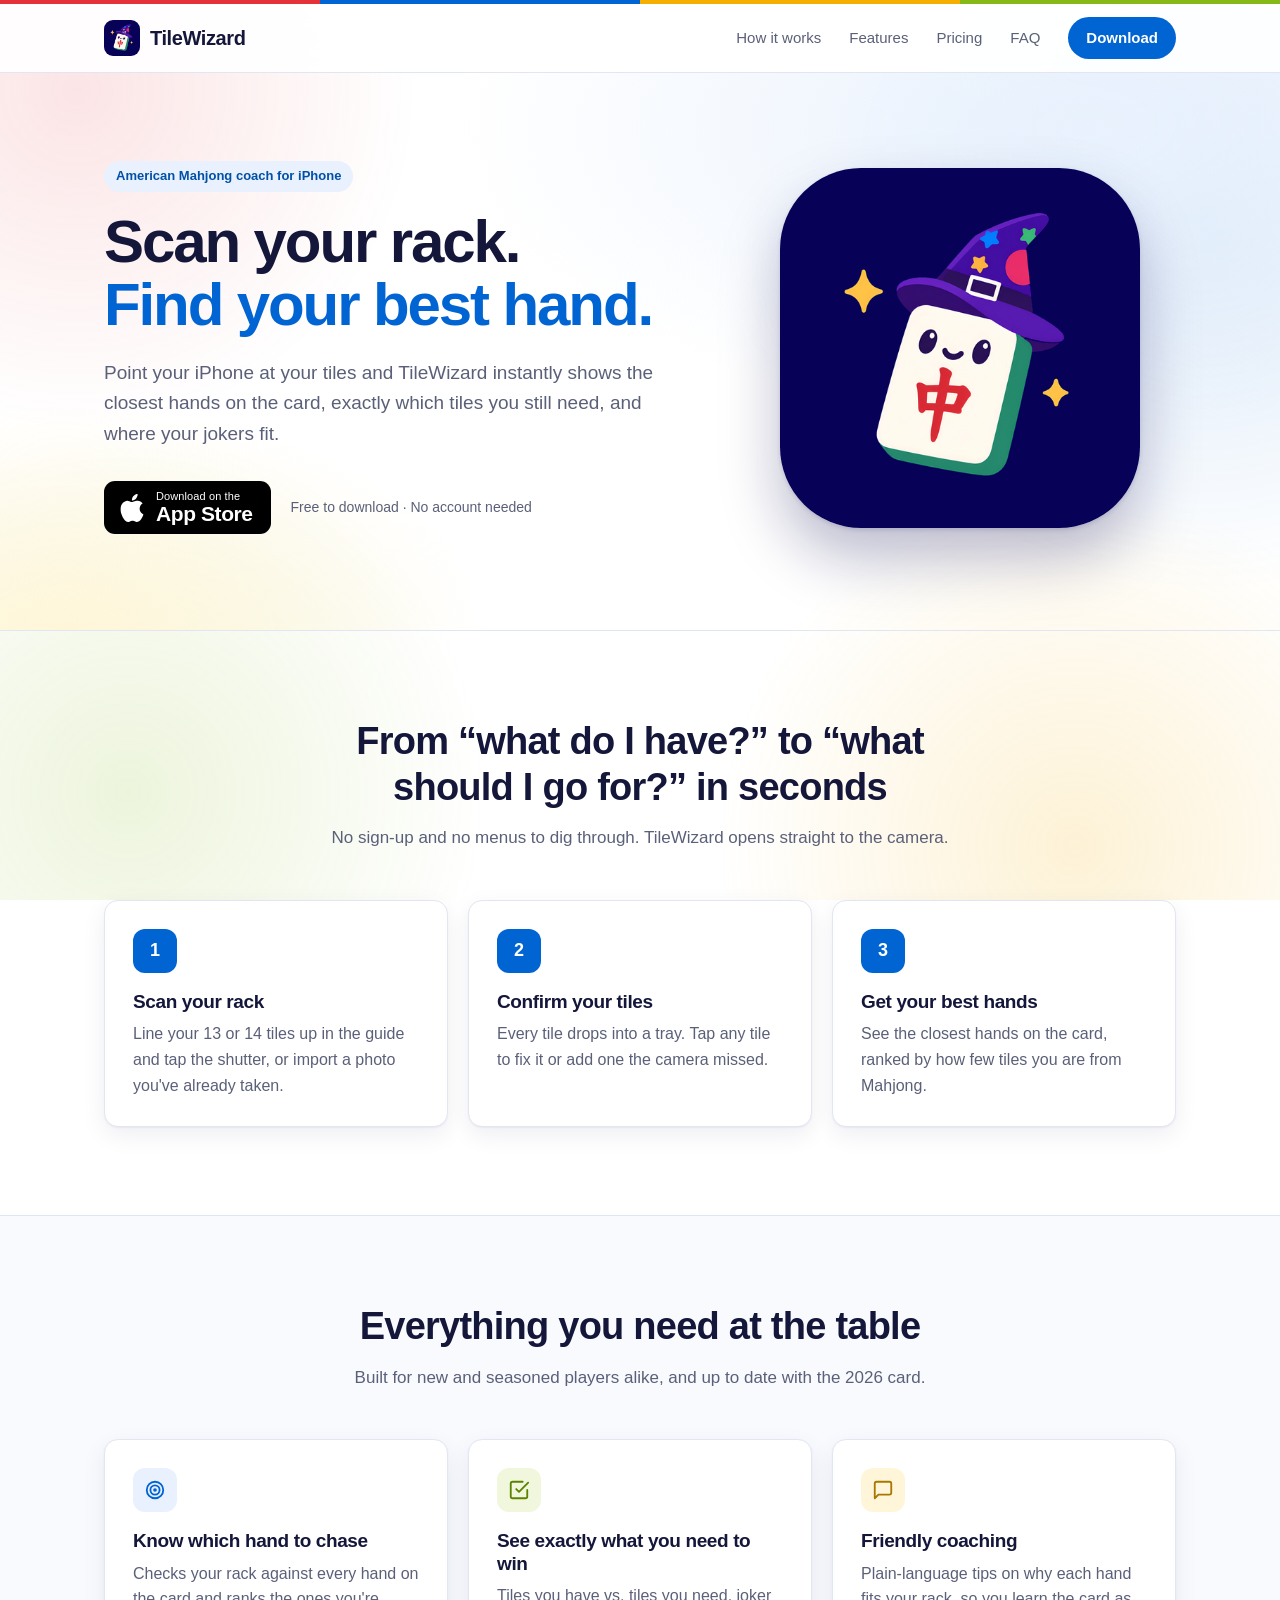
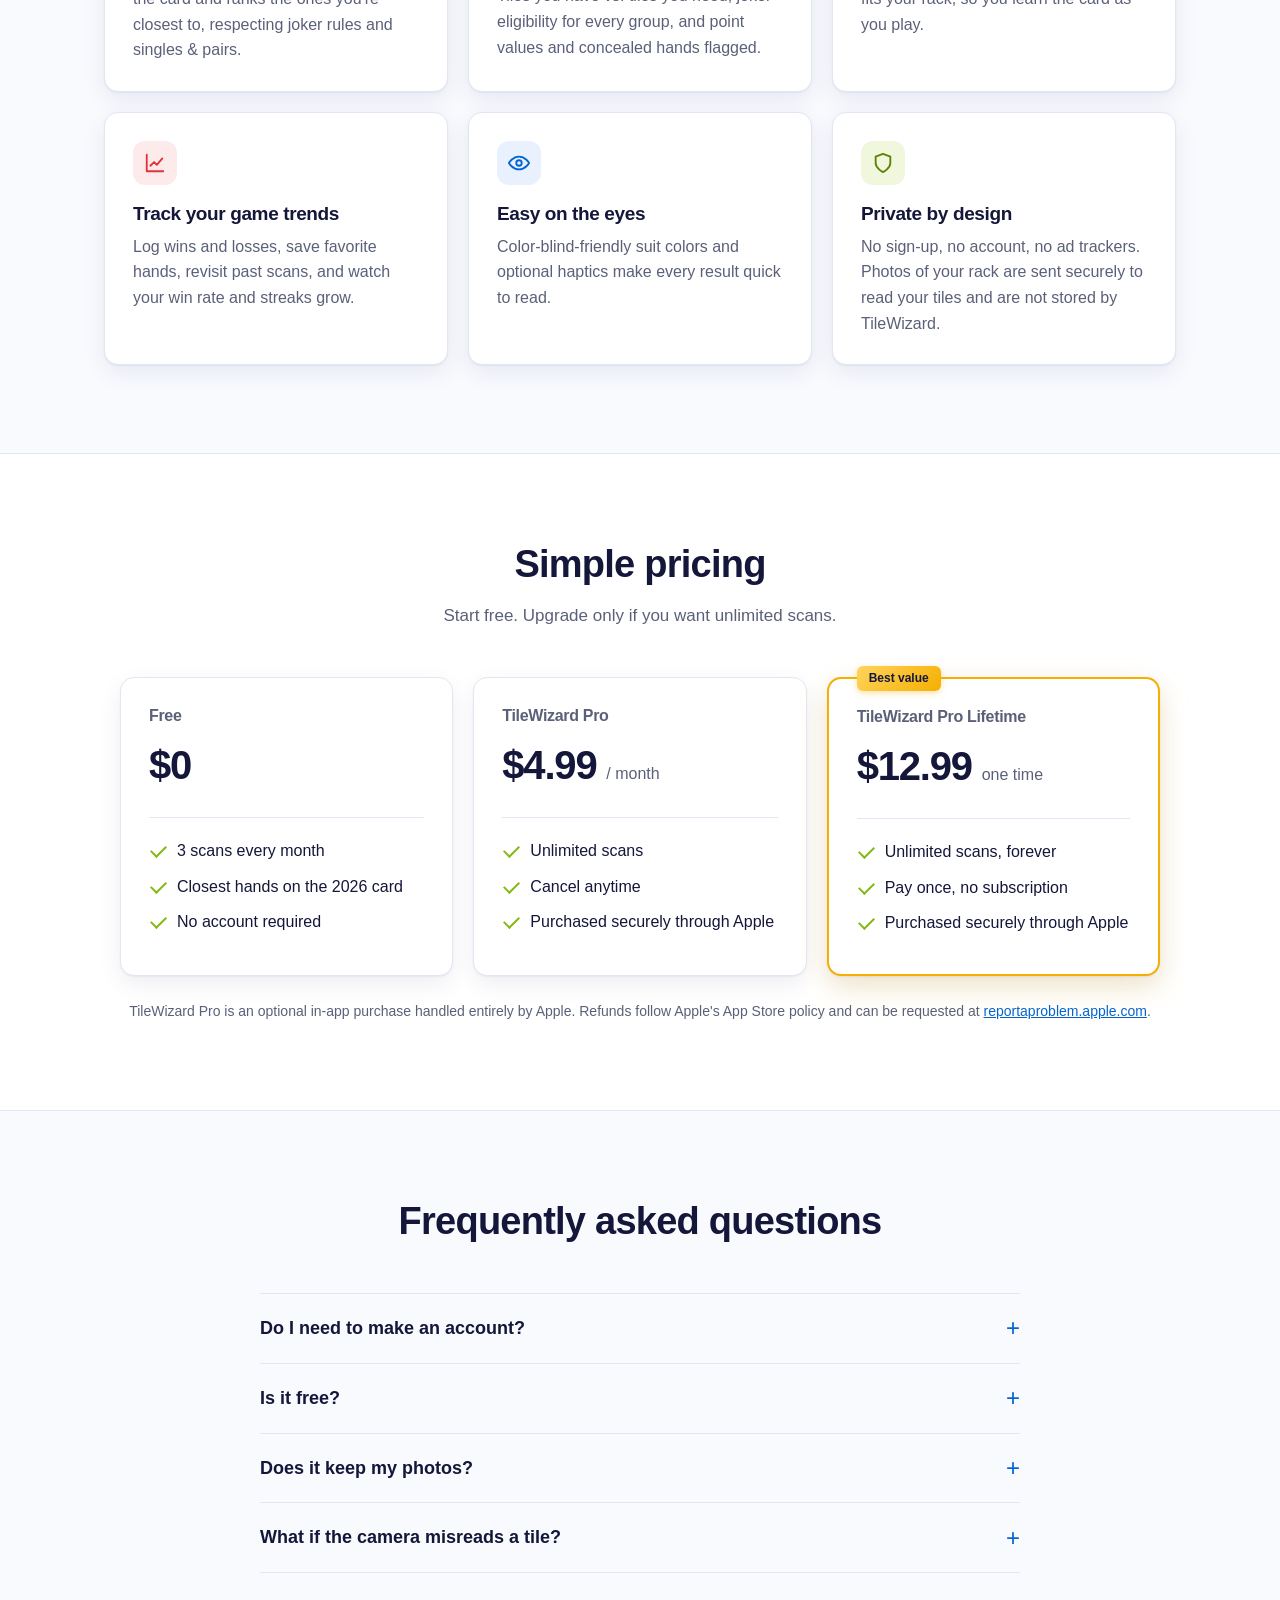
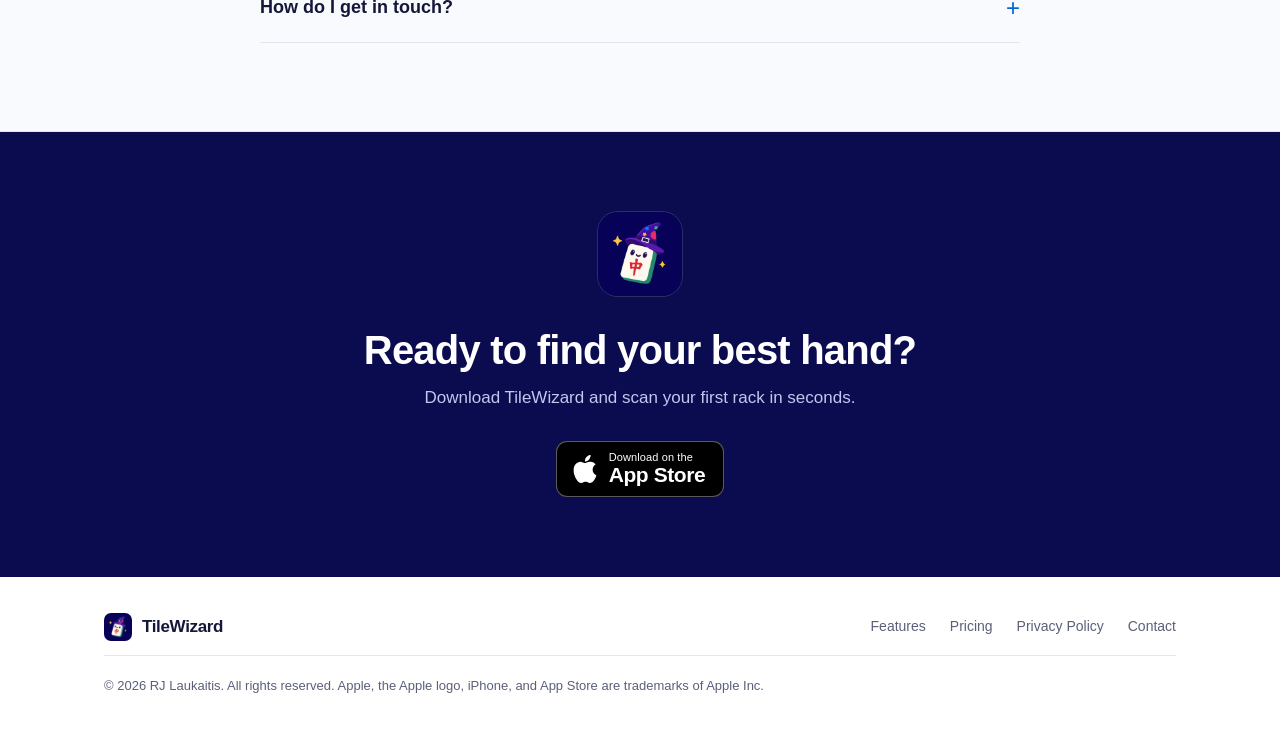
==== commit bb4652e9: "cleanuo" ====
--- a/index.html
+++ b/index.html
@@ -129,7 +129,7 @@
         <h2>Simple pricing</h2>
         <p>Start free. Upgrade only if you want unlimited scans.</p>
       </div>
-      <div class="grid-2 pricing">
+      <div class="grid-3 pricing">
         <div class="card plan">
           <h3>Free</h3>
           <div class="price">$0</div>
@@ -139,13 +139,22 @@
             <li>No account required</li>
           </ul>
         </div>
-        <div class="card plan featured">
-          <span class="plan-tag">Unlimited scans</span>
+        <div class="card plan">
           <h3>TileWizard Pro</h3>
           <div class="price">$4.99 <small>/ month</small></div>
           <ul>
             <li>Unlimited scans</li>
-            <li>Or unlock forever for a one-time $12.99</li>
+            <li>Cancel anytime</li>
+            <li>Purchased securely through Apple</li>
+          </ul>
+        </div>
+        <div class="card plan featured">
+          <span class="plan-tag">Best value</span>
+          <h3>TileWizard Pro Lifetime</h3>
+          <div class="price">$12.99 <small>one time</small></div>
+          <ul>
+            <li>Unlimited scans, forever</li>
+            <li>Pay once, no subscription</li>
             <li>Purchased securely through Apple</li>
           </ul>
         </div>
--- a/assets/style.css
+++ b/assets/style.css
@@ -50,6 +50,20 @@
   height: 4px;
   background: linear-gradient(90deg,
     var(--red) 0 25%, var(--blue) 25% 50%, var(--yellow) 50% 75%, var(--green) 75% 100%);
+}
+
+/* Soft brand-color orbs behind the page content */
+body::after {
+  content: "";
+  position: fixed;
+  inset: 0;
+  z-index: -1;
+  pointer-events: none;
+  background:
+    radial-gradient(circle 38vmax at 6% 10%, rgba(229, 50, 56, .13), transparent 70%),
+    radial-gradient(circle 42vmax at 94% 24%, rgba(0, 100, 210, .14), transparent 70%),
+    radial-gradient(circle 40vmax at 84% 94%, rgba(245, 175, 2, .16), transparent 70%),
+    radial-gradient(circle 40vmax at 10% 88%, rgba(134, 184, 23, .15), transparent 70%);
 }
 
 a { color: var(--blue); }
@@ -216,7 +230,7 @@
 
 .section { padding: 88px 0; }
 .section.soft {
-  background: var(--bg-soft);
+  background: rgba(244, 247, 253, .6);
   border-top: 1px solid var(--border);
   border-bottom: 1px solid var(--border);
 }
@@ -268,9 +282,12 @@
 
 /* ---------- Pricing ---------- */
 
-.pricing { max-width: 800px; margin: 0 auto; }
+.pricing { max-width: 1040px; margin: 0 auto; }
 .plan { position: relative; }
-.plan.featured { border: 2px solid var(--blue); }
+.plan.featured {
+  border: 2px solid var(--yellow);
+  box-shadow: var(--shadow), 0 12px 32px rgba(245, 175, 2, .18);
+}
 .plan-tag {
   position: absolute;
   top: -13px;
@@ -279,8 +296,9 @@
   font-size: 12px;
   font-weight: 700;
   color: var(--text);
-  background: var(--yellow);
-  border-radius: 999px;
+  background: linear-gradient(135deg, #ffd45c, var(--yellow));
+  border-radius: 6px;
+  box-shadow: 0 2px 6px rgba(245, 175, 2, .35);
 }
 .plan h3 { font-size: 16px; color: var(--muted); font-weight: 600; }
 .plan .price {
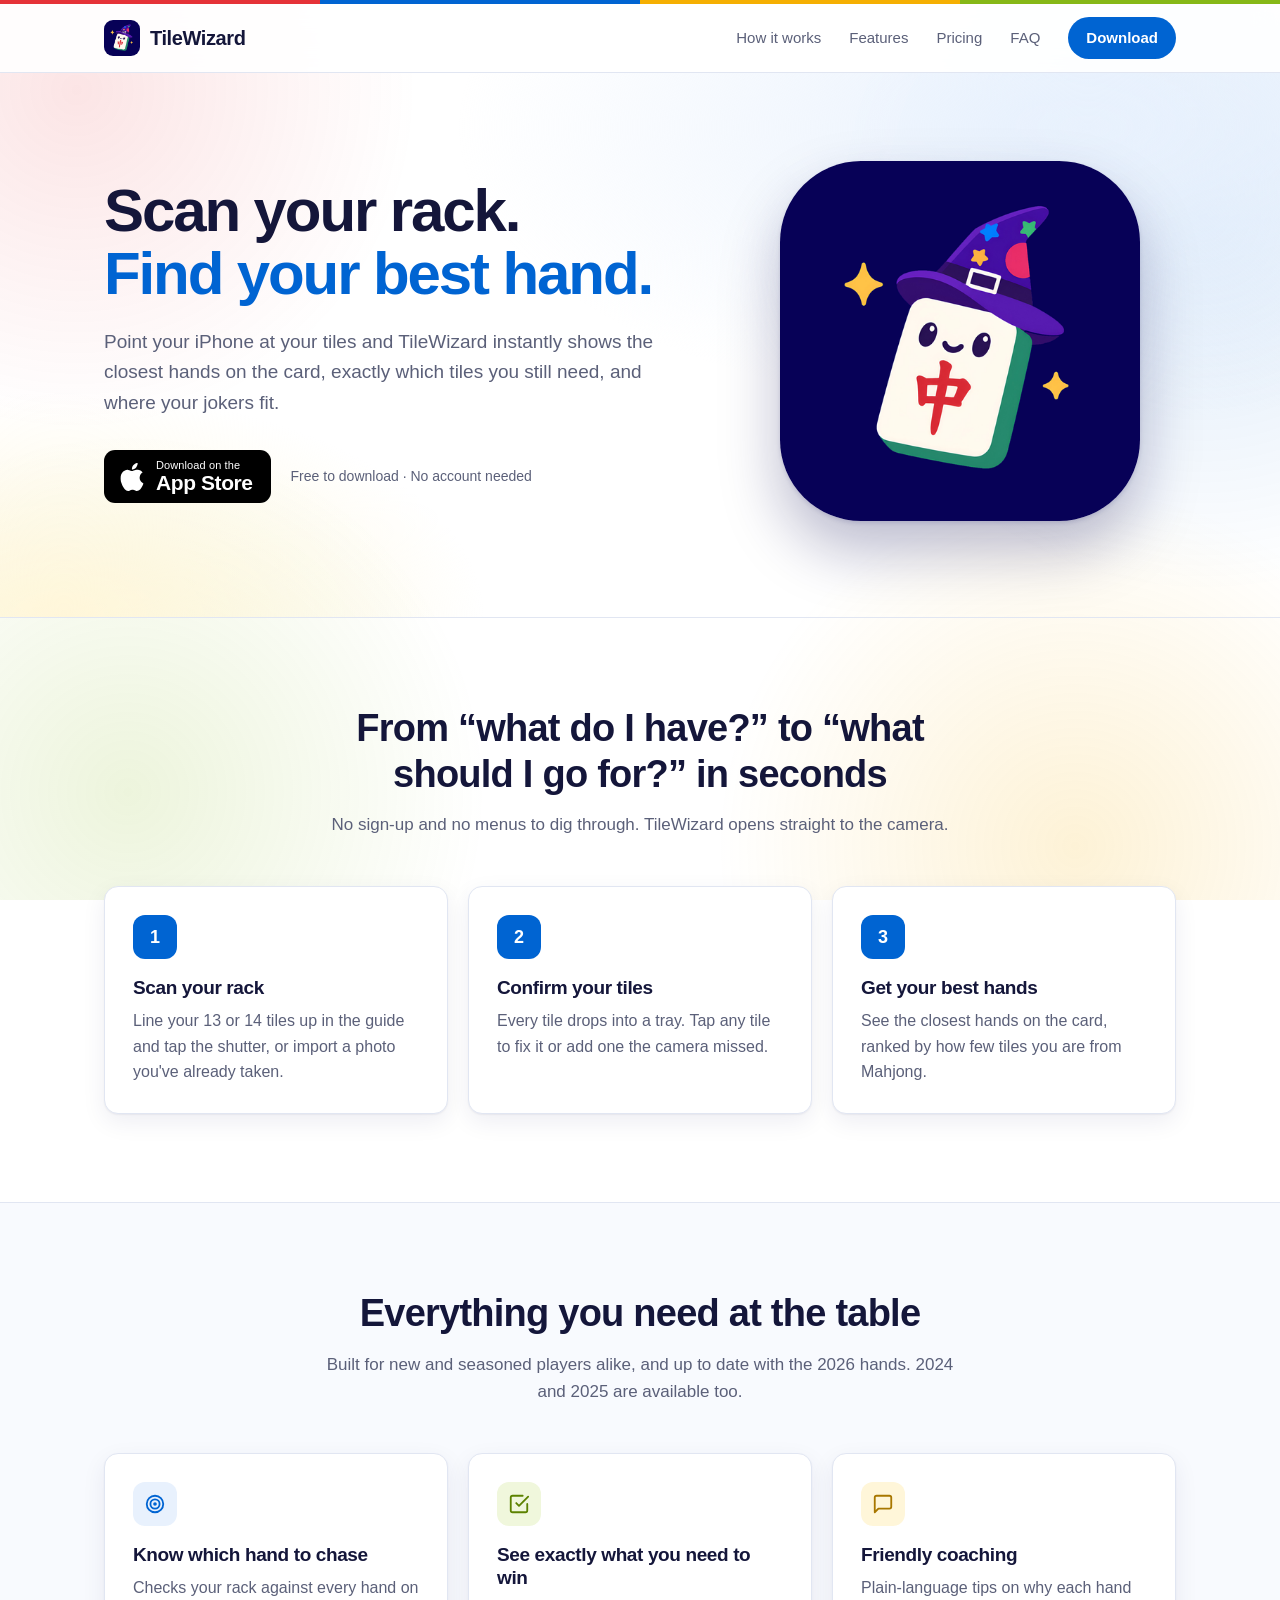
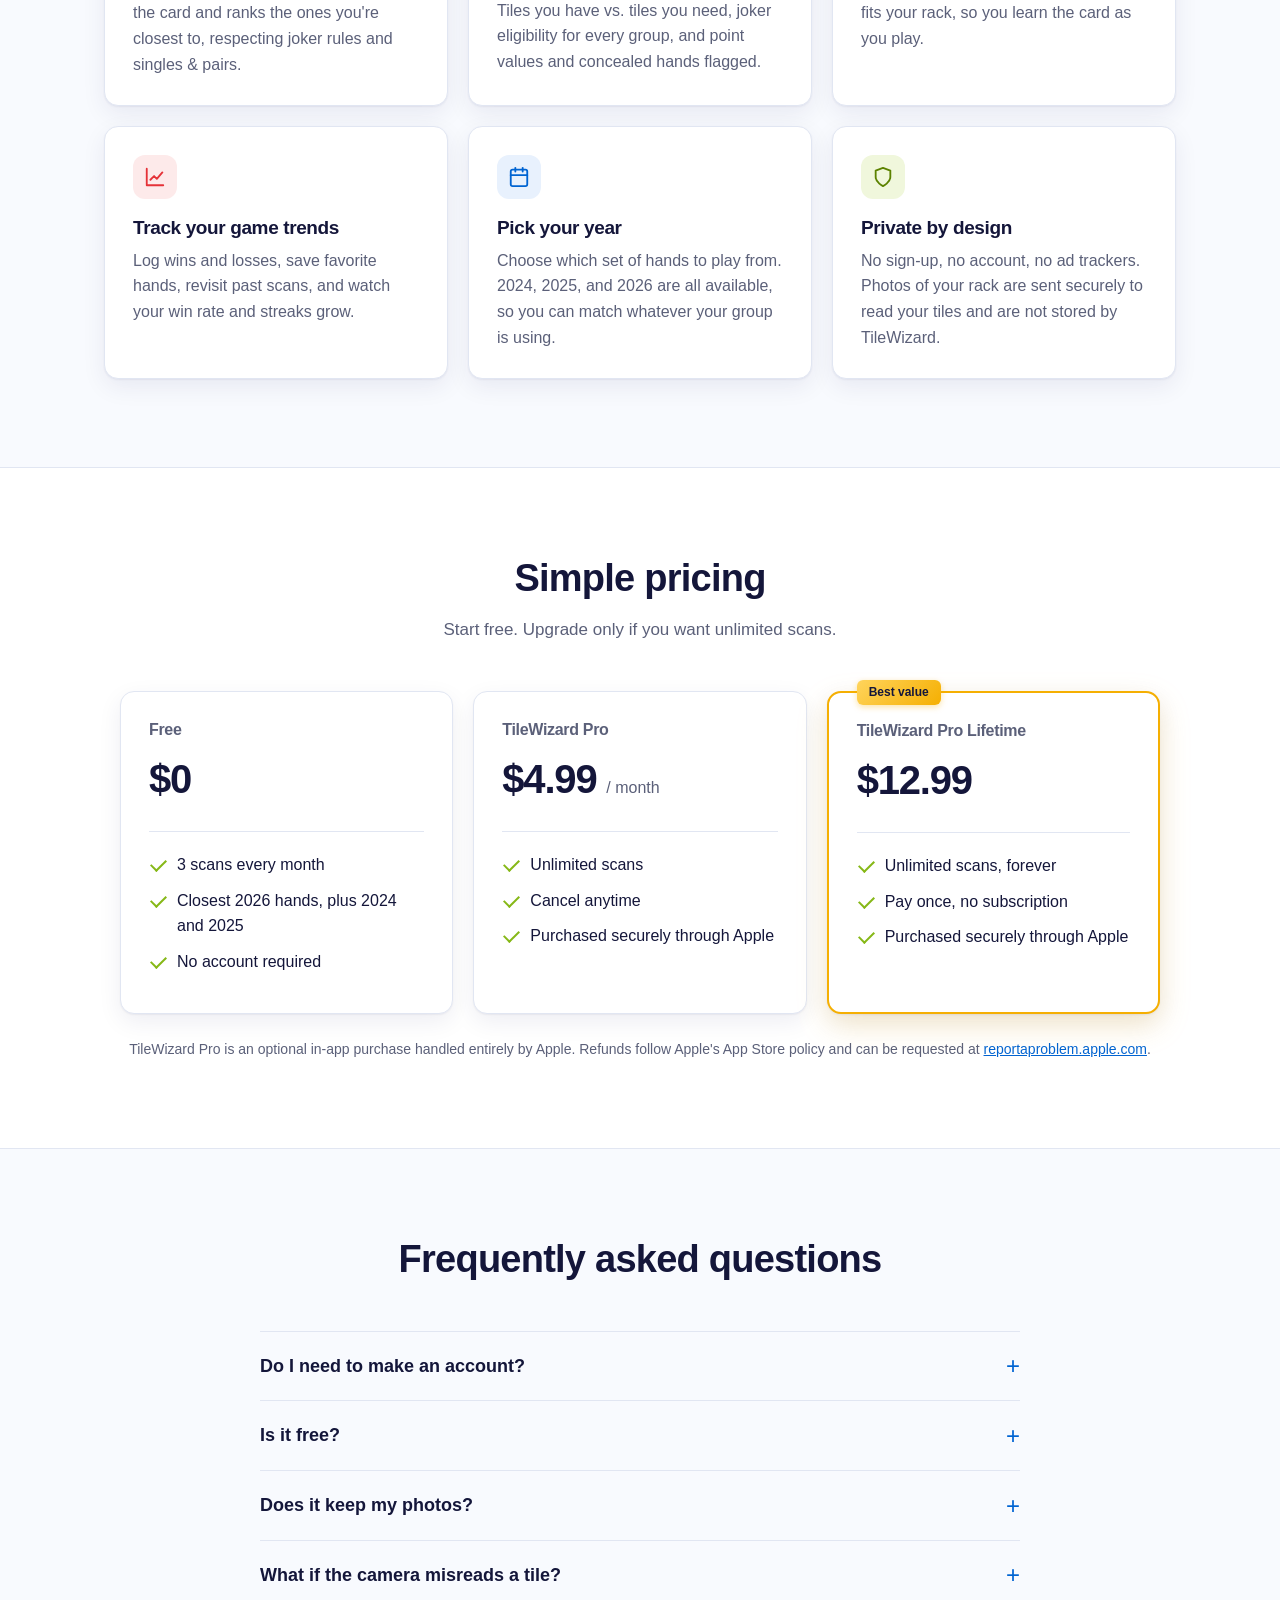
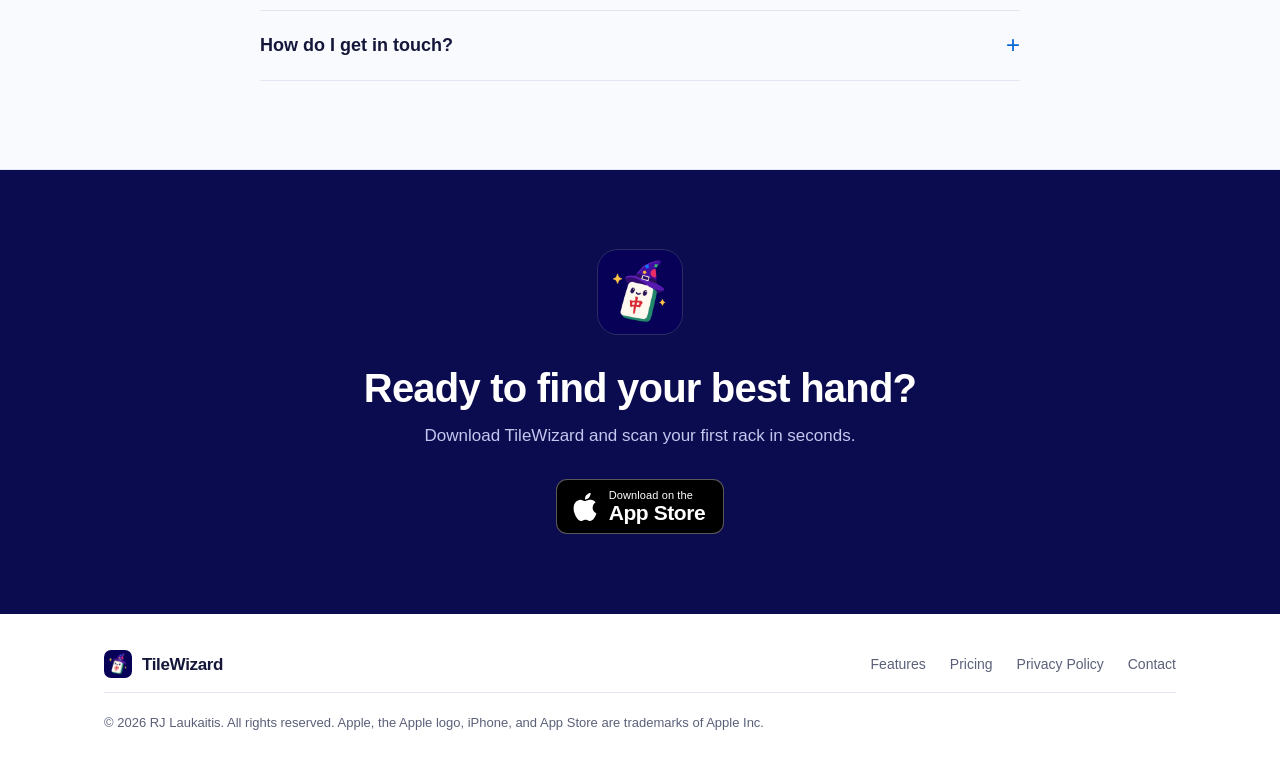
==== commit eb2b2bf7: "fixes" ====
--- a/index.html
+++ b/index.html
@@ -3,10 +3,10 @@
 <head>
   <meta charset="UTF-8">
   <meta name="viewport" content="width=device-width, initial-scale=1.0">
-  <title>TileWizard - Your American Mahjong Coach for iPhone</title>
-  <meta name="description" content="Scan your American Mahjong rack with your iPhone camera and instantly see your closest winning hands, the tiles you still need, and smart coaching tips.">
-  <meta property="og:title" content="TileWizard - Your American Mahjong Coach">
-  <meta property="og:description" content="Scan your rack. Find your best hand. An American Mahjong coach for iPhone.">
+  <title>TileWizard</title>
+  <meta name="description" content="Scan your Mahjong rack with your iPhone camera and instantly see your closest winning hands, the tiles you still need, and smart coaching tips.">
+  <meta property="og:title" content="TileWizard">
+  <meta property="og:description" content="Scan your rack. Find your best hand. A Mahjong coach for iPhone.">
   <meta property="og:image" content="https://rjlaukaitis.github.io/assets/tile-wizard.png">
   <meta property="og:type" content="website">
   <meta name="theme-color" content="#0b0b4f">
@@ -38,7 +38,6 @@
   <section class="hero">
     <div class="container">
       <div>
-        <span class="eyebrow">American Mahjong coach for iPhone</span>
         <h1>Scan your rack.<br><em>Find your best hand.</em></h1>
         <p class="lede">Point your iPhone at your tiles and TileWizard instantly shows the closest hands on the card, exactly which tiles you still need, and where your jokers fit.</p>
         <div class="cta-row">
@@ -86,7 +85,7 @@
     <div class="container">
       <div class="section-head">
         <h2>Everything you need at the table</h2>
-        <p>Built for new and seasoned players alike, and up to date with the 2026 card.</p>
+        <p>Built for new and seasoned players alike, and up to date with the 2026 hands. 2024 and 2025 are available too.</p>
       </div>
       <div class="grid-3">
         <div class="card">
@@ -110,9 +109,9 @@
           <p>Log wins and losses, save favorite hands, revisit past scans, and watch your win rate and streaks grow.</p>
         </div>
         <div class="card">
-          <div class="icon blue"><svg viewBox="0 0 24 24" fill="none" stroke="currentColor" stroke-width="2" stroke-linecap="round" stroke-linejoin="round" aria-hidden="true"><path d="M1 12s4-7 11-7 11 7 11 7-4 7-11 7S1 12 1 12z"/><circle cx="12" cy="12" r="3"/></svg></div>
-          <h3>Easy on the eyes</h3>
-          <p>Color-blind-friendly suit colors and optional haptics make every result quick to read.</p>
+          <div class="icon blue"><svg viewBox="0 0 24 24" fill="none" stroke="currentColor" stroke-width="2" stroke-linecap="round" stroke-linejoin="round" aria-hidden="true"><rect x="3" y="4" width="18" height="18" rx="2"/><path d="M16 2v4"/><path d="M8 2v4"/><path d="M3 10h18"/></svg></div>
+          <h3>Pick your year</h3>
+          <p>Choose which set of hands to play from. 2024, 2025, and 2026 are all available, so you can match whatever your group is using.</p>
         </div>
         <div class="card">
           <div class="icon green"><svg viewBox="0 0 24 24" fill="none" stroke="currentColor" stroke-width="2" stroke-linecap="round" stroke-linejoin="round" aria-hidden="true"><path d="M12 22s8-4 8-10V5l-8-3-8 3v7c0 6 8 10 8 10z"/></svg></div>
@@ -135,7 +134,7 @@
           <div class="price">$0</div>
           <ul>
             <li>3 scans every month</li>
-            <li>Closest hands on the 2026 card</li>
+            <li>Closest 2026 hands, plus 2024 and 2025</li>
             <li>No account required</li>
           </ul>
         </div>
@@ -151,7 +150,7 @@
         <div class="card plan featured">
           <span class="plan-tag">Best value</span>
           <h3>TileWizard Pro Lifetime</h3>
-          <div class="price">$12.99 <small>one time</small></div>
+          <div class="price">$12.99 </div>
           <ul>
             <li>Unlimited scans, forever</li>
             <li>Pay once, no subscription</li>
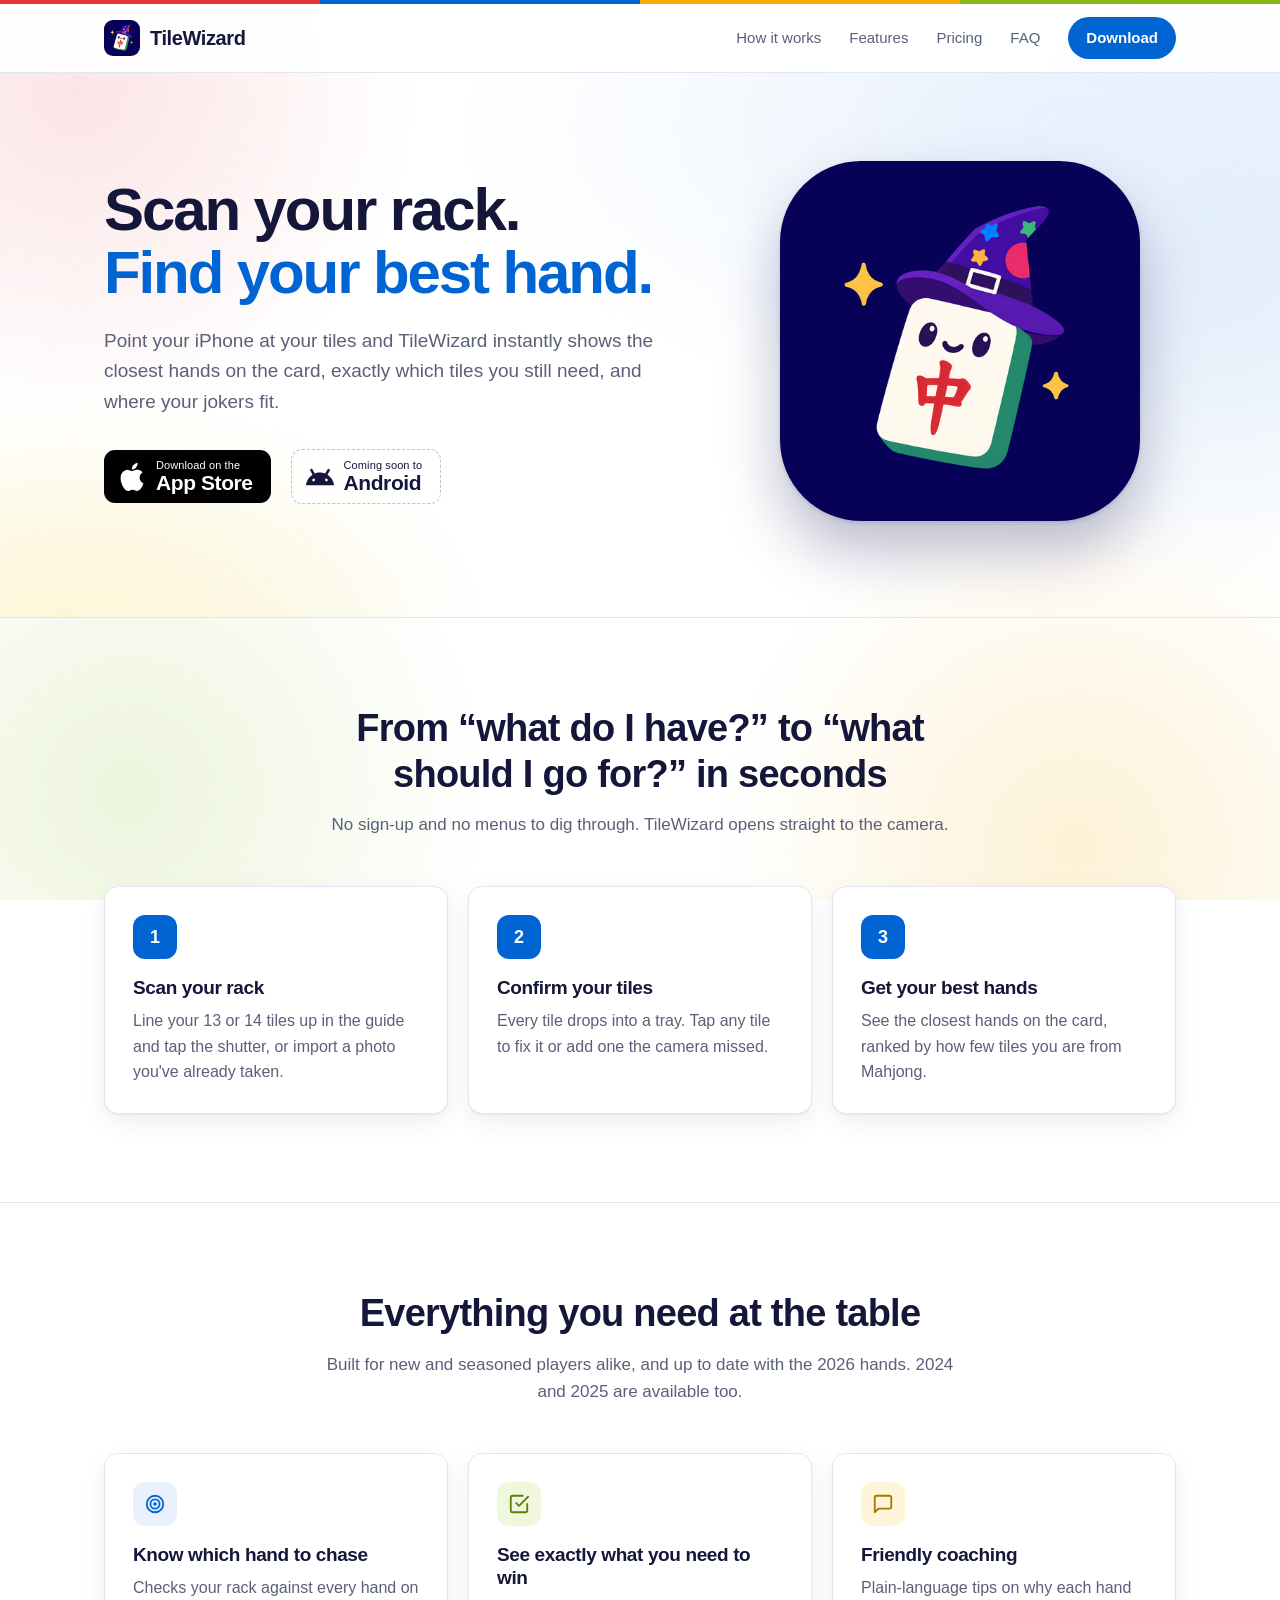
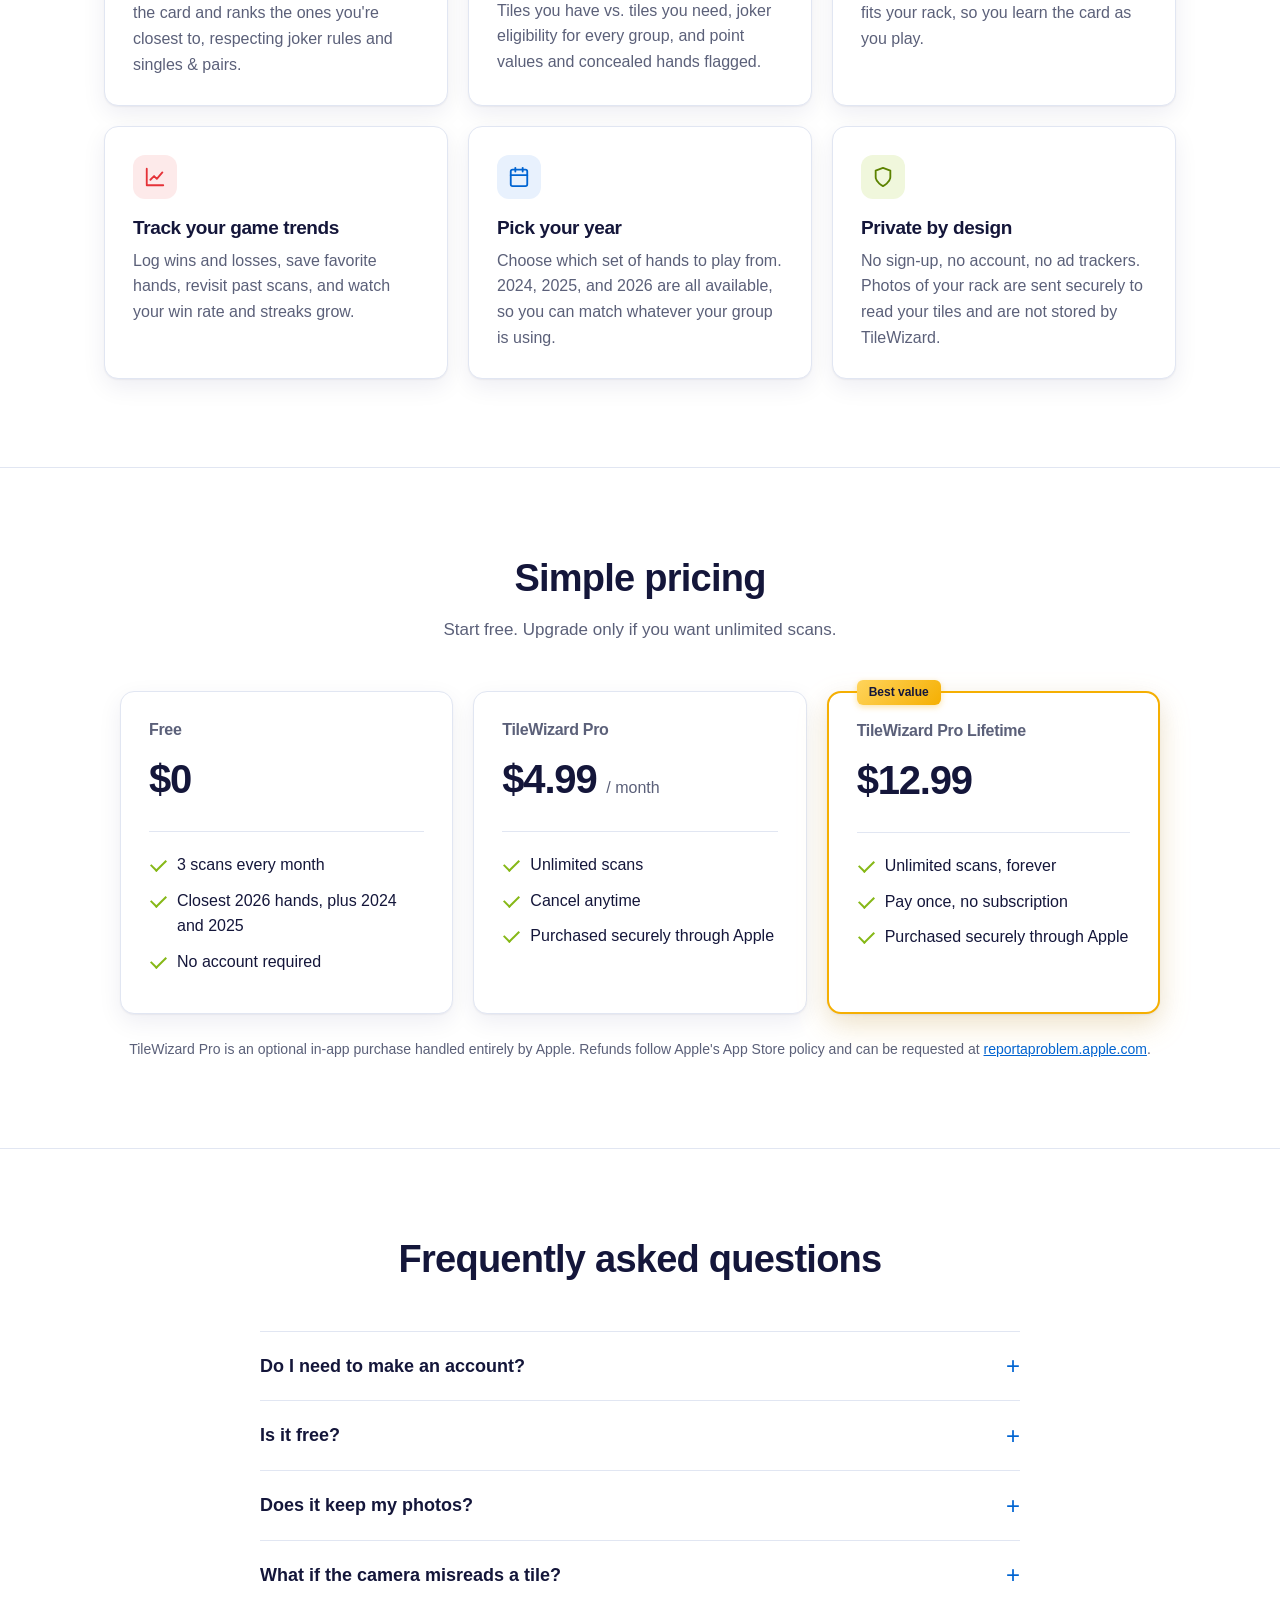
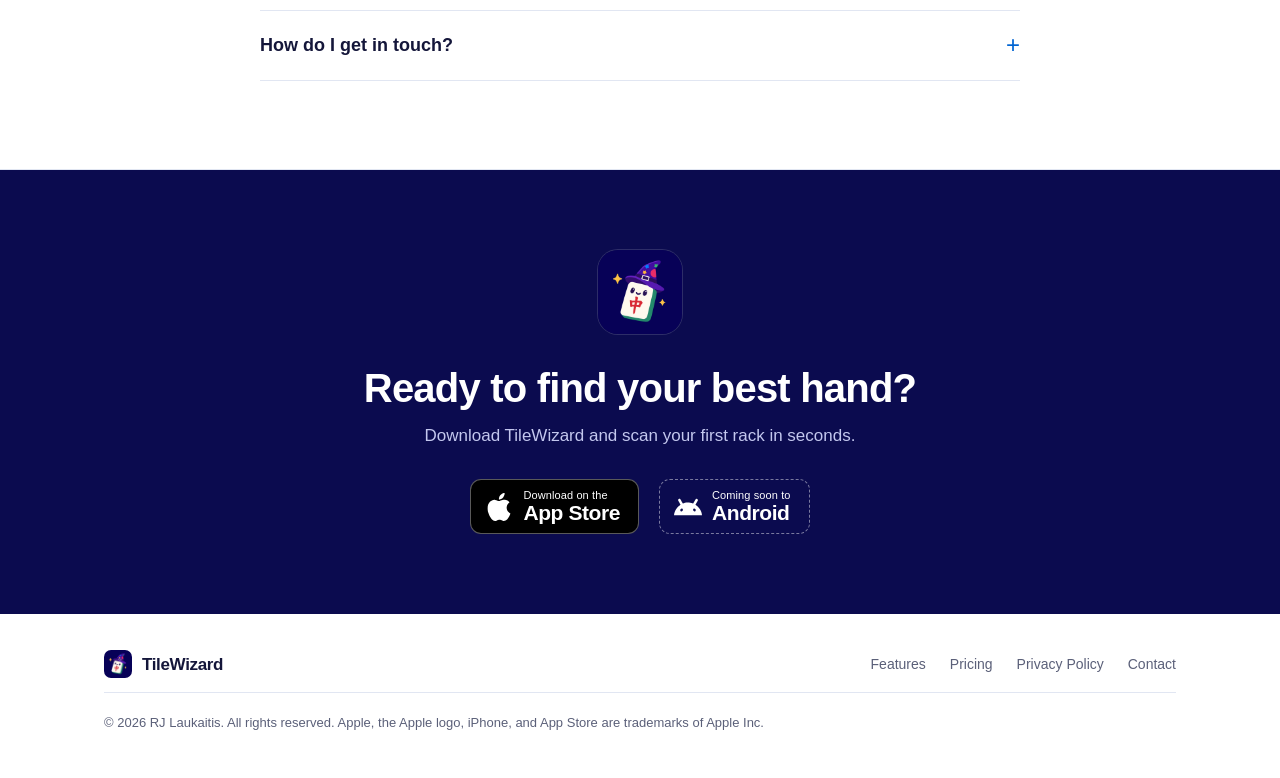
==== commit da3b43bd: "ui fixes" ====
--- a/index.html
+++ b/index.html
@@ -46,7 +46,10 @@
             <svg viewBox="0 0 16 16" fill="currentColor" aria-hidden="true"><path d="M11.182.008C11.148-.03 9.923.023 8.857 1.18c-1.066 1.156-.902 2.482-.878 2.516s1.52.087 2.475-1.258.762-2.391.728-2.43m3.314 11.733c-.048-.096-2.325-1.234-2.113-3.422s1.675-2.789 1.698-2.854-.597-.79-1.254-1.157a3.7 3.7 0 0 0-1.563-.434c-.108-.003-.483-.095-1.254.116-.508.139-1.653.589-1.968.607-.316.018-1.256-.522-2.267-.665-.647-.125-1.333.131-1.824.328-.49.196-1.422.754-2.074 2.237-.652 1.482-.311 3.83-.067 4.56s.625 1.924 1.273 2.796c.576.984 1.34 1.667 1.659 1.899s1.219.386 1.843.067c.502-.308 1.408-.485 1.766-.472.357.013 1.061.154 1.782.539.571.197 1.111.115 1.652-.105.541-.221 1.324-1.059 2.238-2.758q.52-1.185.473-1.282"/></svg>
             <span><span class="small">Download on the</span><span class="big">App Store</span></span>
           </a>
-          <span class="cta-note">Free to download &middot; No account needed</span>
+          <span class="appstore-badge soon">
+            <svg viewBox="0 0 24 24" fill="currentColor" aria-hidden="true"><path d="M18.4395 5.5586c-.675 1.1664-1.352 2.3318-2.0274 3.498-.0366-.0155-.0742-.0286-.1113-.043-1.8249-.6957-3.484-.8-4.42-.787-1.8551.0185-3.3544.4643-4.2597.8203-.084-.1494-1.7526-3.021-2.0215-3.4864a1.1451 1.1451 0 0 0-.1406-.1914c-.3312-.364-.9054-.4859-1.379-.203-.475.282-.7136.9361-.3886 1.5019 1.9466 3.3696-.0966-.2158 1.9473 3.3593.0172.031-.4946.2642-1.3926 1.0177C2.8987 12.176.452 14.772 0 18.9902h24c-.119-1.1108-.3686-2.099-.7461-3.0683-.7438-1.9118-1.8435-3.2928-2.7402-4.1836a12.1048 12.1048 0 0 0-2.1309-1.6875c.6594-1.122 1.312-2.2559 1.9649-3.3848.2077-.3615.1886-.7956-.0079-1.1191a1.1001 1.1001 0 0 0-.8515-.5332c-.5225-.0536-.9392.3128-1.0488.5449zm-.0391 8.461c.3944.5926.324 1.3306-.1563 1.6503-.4799.3197-1.188.0985-1.582-.4941-.3944-.5927-.324-1.3307.1563-1.6504.4727-.315 1.1812-.1086 1.582.4941zM7.207 13.5273c.4803.3197.5506 1.0577.1563 1.6504-.394.5926-1.1038.8138-1.584.4941-.48-.3197-.5503-1.0577-.1563-1.6504.4008-.6021 1.1087-.8106 1.584-.4941z"/></svg>
+            <span><span class="small">Coming soon to</span><span class="big">Android</span></span>
+          </span>
         </div>
       </div>
       <div class="hero-art">
@@ -197,11 +200,17 @@
       <img src="assets/tile-wizard.png" alt="" width="84" height="84">
       <h2>Ready to find your best hand?</h2>
       <p>Download TileWizard and scan your first rack in seconds.</p>
-      <!-- TODO: replace href with the TileWizard App Store URL -->
-      <a class="appstore-badge" href="https://apps.apple.com/" rel="noopener" aria-label="Download TileWizard on the App Store">
-        <svg viewBox="0 0 16 16" fill="currentColor" aria-hidden="true"><path d="M11.182.008C11.148-.03 9.923.023 8.857 1.18c-1.066 1.156-.902 2.482-.878 2.516s1.52.087 2.475-1.258.762-2.391.728-2.43m3.314 11.733c-.048-.096-2.325-1.234-2.113-3.422s1.675-2.789 1.698-2.854-.597-.79-1.254-1.157a3.7 3.7 0 0 0-1.563-.434c-.108-.003-.483-.095-1.254.116-.508.139-1.653.589-1.968.607-.316.018-1.256-.522-2.267-.665-.647-.125-1.333.131-1.824.328-.49.196-1.422.754-2.074 2.237-.652 1.482-.311 3.83-.067 4.56s.625 1.924 1.273 2.796c.576.984 1.34 1.667 1.659 1.899s1.219.386 1.843.067c.502-.308 1.408-.485 1.766-.472.357.013 1.061.154 1.782.539.571.197 1.111.115 1.652-.105.541-.221 1.324-1.059 2.238-2.758q.52-1.185.473-1.282"/></svg>
-        <span><span class="small">Download on the</span><span class="big">App Store</span></span>
-      </a>
+      <div class="cta-row">
+        <!-- TODO: replace href with the TileWizard App Store URL -->
+        <a class="appstore-badge" href="https://apps.apple.com/" rel="noopener" aria-label="Download TileWizard on the App Store">
+          <svg viewBox="0 0 16 16" fill="currentColor" aria-hidden="true"><path d="M11.182.008C11.148-.03 9.923.023 8.857 1.18c-1.066 1.156-.902 2.482-.878 2.516s1.52.087 2.475-1.258.762-2.391.728-2.43m3.314 11.733c-.048-.096-2.325-1.234-2.113-3.422s1.675-2.789 1.698-2.854-.597-.79-1.254-1.157a3.7 3.7 0 0 0-1.563-.434c-.108-.003-.483-.095-1.254.116-.508.139-1.653.589-1.968.607-.316.018-1.256-.522-2.267-.665-.647-.125-1.333.131-1.824.328-.49.196-1.422.754-2.074 2.237-.652 1.482-.311 3.83-.067 4.56s.625 1.924 1.273 2.796c.576.984 1.34 1.667 1.659 1.899s1.219.386 1.843.067c.502-.308 1.408-.485 1.766-.472.357.013 1.061.154 1.782.539.571.197 1.111.115 1.652-.105.541-.221 1.324-1.059 2.238-2.758q.52-1.185.473-1.282"/></svg>
+          <span><span class="small">Download on the</span><span class="big">App Store</span></span>
+        </a>
+        <span class="appstore-badge soon">
+          <svg viewBox="0 0 24 24" fill="currentColor" aria-hidden="true"><path d="M18.4395 5.5586c-.675 1.1664-1.352 2.3318-2.0274 3.498-.0366-.0155-.0742-.0286-.1113-.043-1.8249-.6957-3.484-.8-4.42-.787-1.8551.0185-3.3544.4643-4.2597.8203-.084-.1494-1.7526-3.021-2.0215-3.4864a1.1451 1.1451 0 0 0-.1406-.1914c-.3312-.364-.9054-.4859-1.379-.203-.475.282-.7136.9361-.3886 1.5019 1.9466 3.3696-.0966-.2158 1.9473 3.3593.0172.031-.4946.2642-1.3926 1.0177C2.8987 12.176.452 14.772 0 18.9902h24c-.119-1.1108-.3686-2.099-.7461-3.0683-.7438-1.9118-1.8435-3.2928-2.7402-4.1836a12.1048 12.1048 0 0 0-2.1309-1.6875c.6594-1.122 1.312-2.2559 1.9649-3.3848.2077-.3615.1886-.7956-.0079-1.1191a1.1001 1.1001 0 0 0-.8515-.5332c-.5225-.0536-.9392.3128-1.0488.5449zm-.0391 8.461c.3944.5926.324 1.3306-.1563 1.6503-.4799.3197-1.188.0985-1.582-.4941-.3944-.5927-.324-1.3307.1563-1.6504.4727-.315 1.1812-.1086 1.582.4941zM7.207 13.5273c.4803.3197.5506 1.0577.1563 1.6504-.394.5926-1.1038.8138-1.584.4941-.48-.3197-.5503-1.0577-.1563-1.6504.4008-.6021 1.1087-.8106 1.584-.4941z"/></svg>
+          <span><span class="small">Coming soon to</span><span class="big">Android</span></span>
+        </span>
+      </div>
     </div>
   </section>
 
--- a/assets/style.css
+++ b/assets/style.css
@@ -162,6 +162,15 @@
 .appstore-badge .small { font-size: 11px; letter-spacing: .01em; }
 .appstore-badge .big { font-size: 21px; font-weight: 600; letter-spacing: -.02em; }
 
+/* "Coming soon" variant: outlined, not a link */
+.appstore-badge.soon {
+  color: var(--text);
+  background: rgba(255, 255, 255, .7);
+  border: 1.5px dashed #b9c1d9;
+  cursor: default;
+}
+.appstore-badge.soon:hover { color: var(--text); transform: none; box-shadow: none; }
+
 /* ---------- Hero ---------- */
 
 .hero {
@@ -230,7 +239,6 @@
 
 .section { padding: 88px 0; }
 .section.soft {
-  background: rgba(244, 247, 253, .6);
   border-top: 1px solid var(--border);
   border-bottom: 1px solid var(--border);
 }
@@ -388,6 +396,13 @@
 }
 .cta-band p { margin: 0 0 30px; color: #c3c7ee; }
 .cta-band .appstore-badge { border: 1px solid rgba(255, 255, 255, .35); }
+.cta-band .cta-row { justify-content: center; }
+.cta-band .appstore-badge.soon,
+.cta-band .appstore-badge.soon:hover {
+  color: #fff;
+  background: transparent;
+  border: 1.5px dashed rgba(255, 255, 255, .45);
+}
 
 /* ---------- Footer ---------- */
 
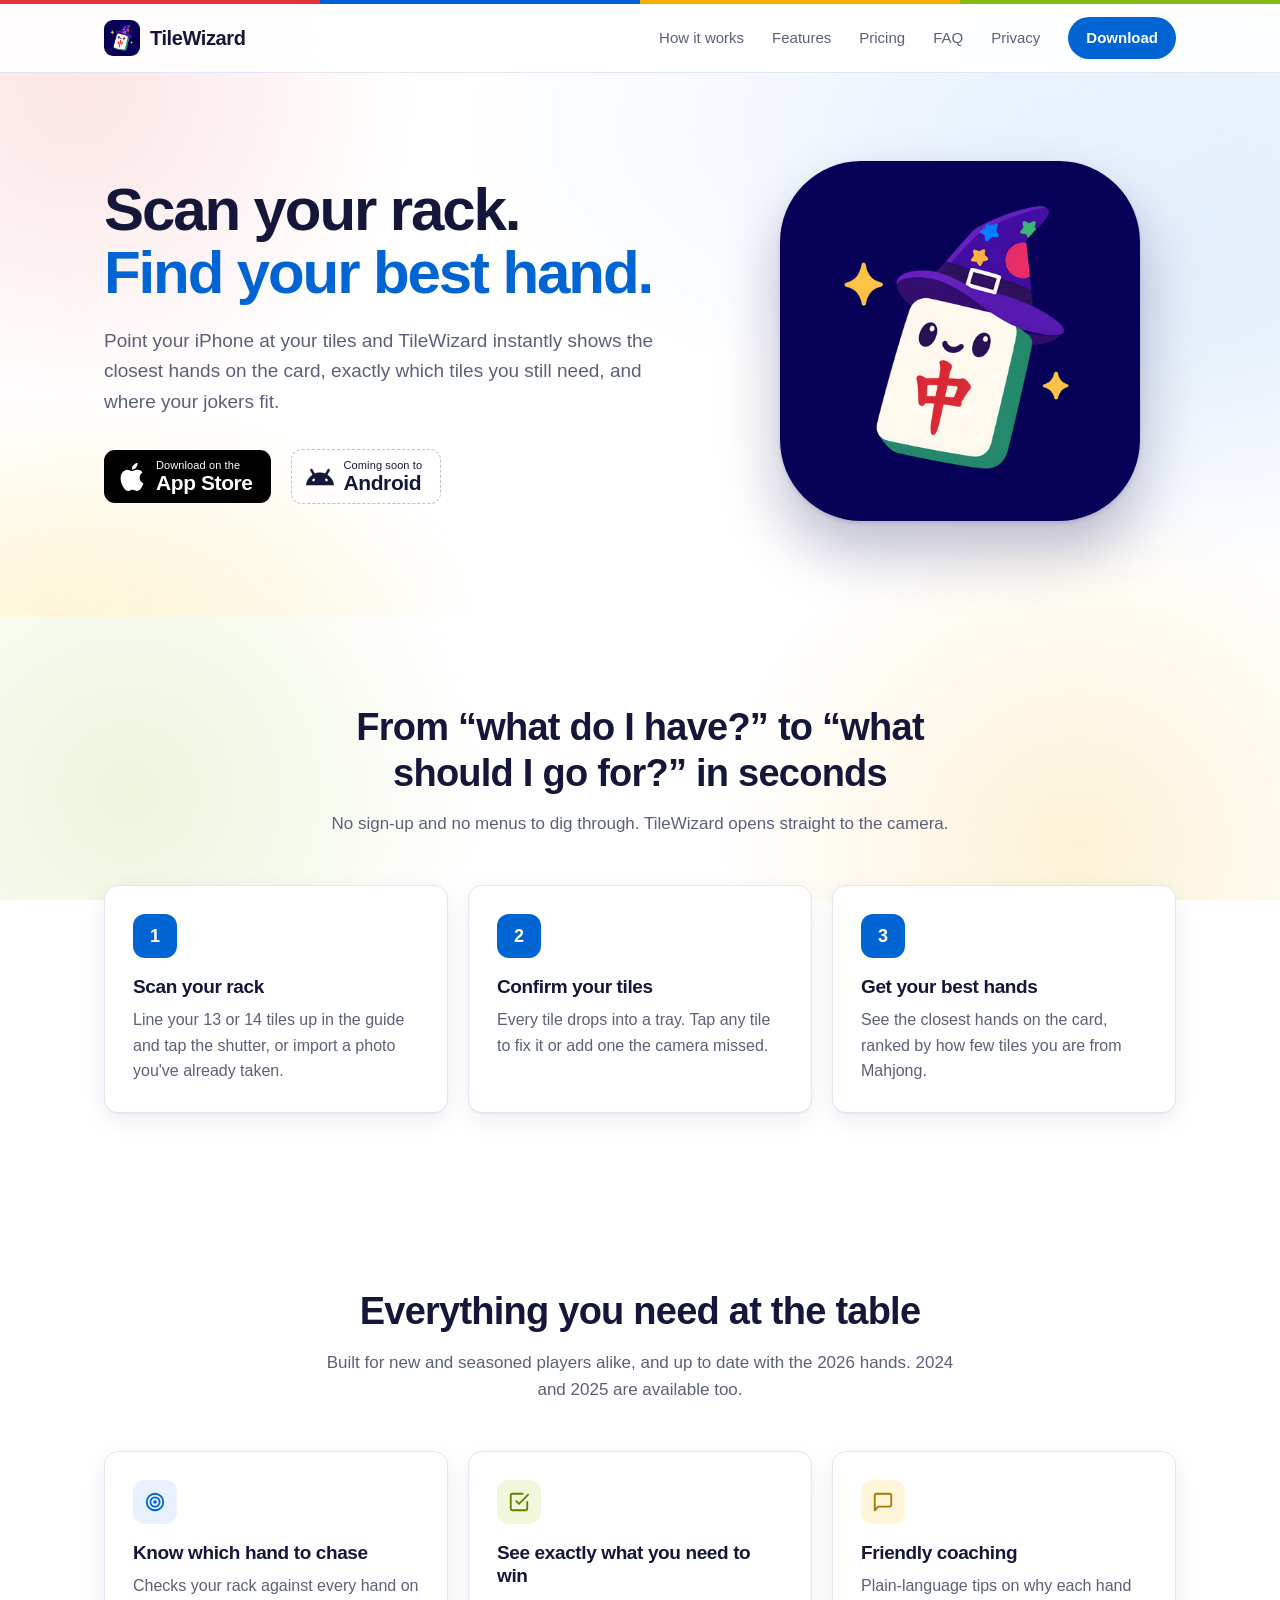
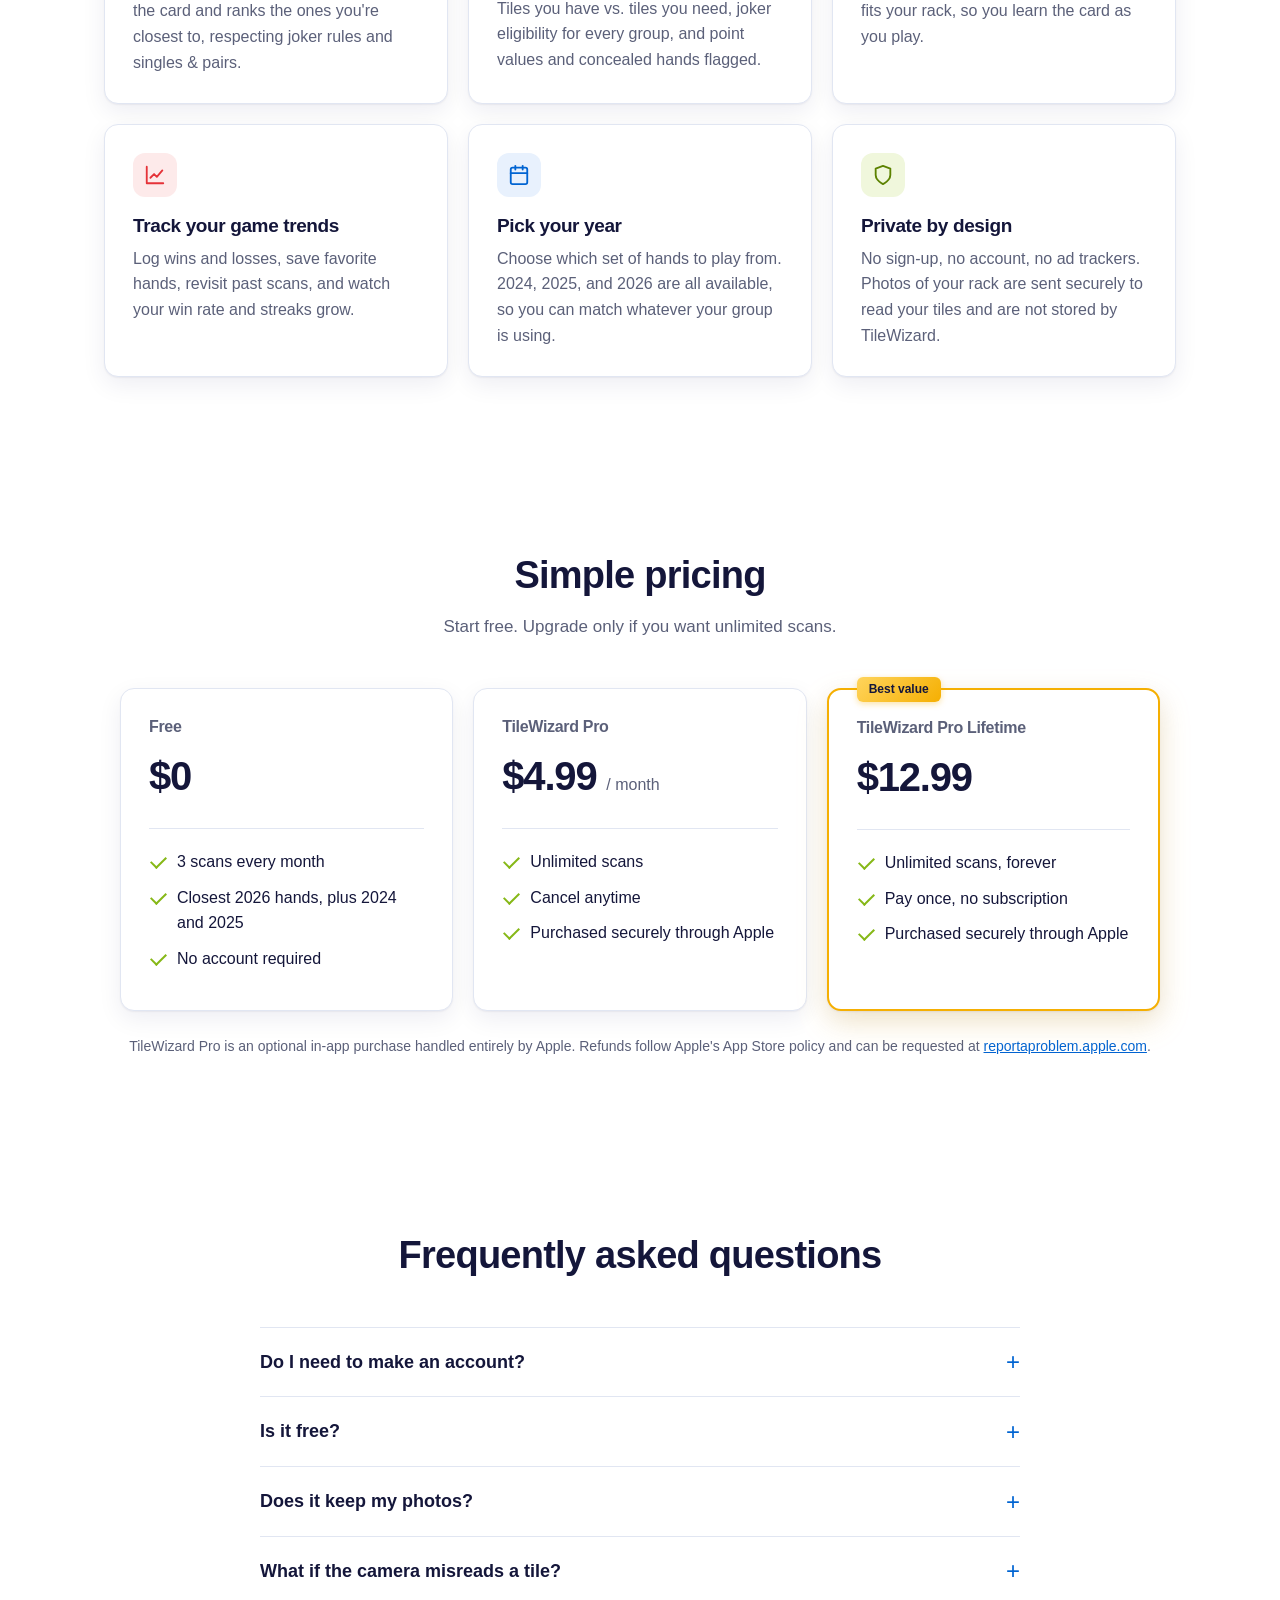
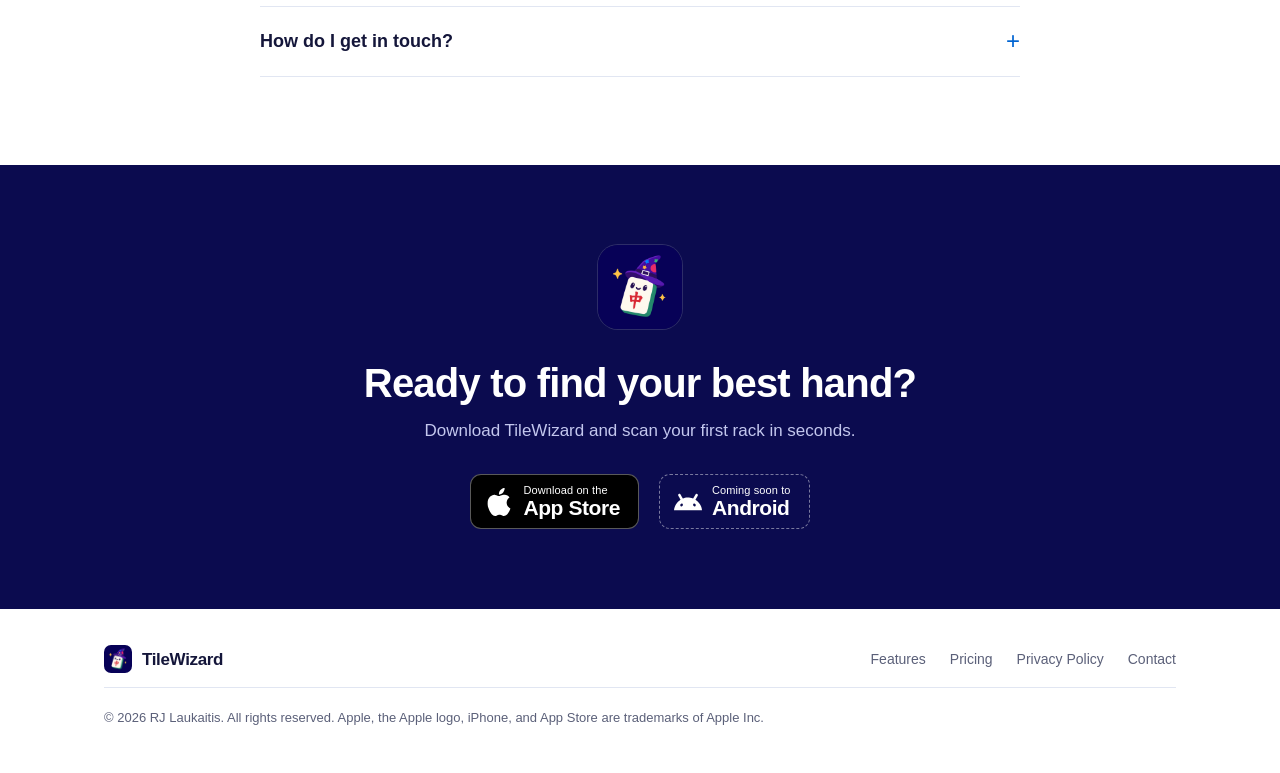
==== commit a0c031eb: "privacy policy" ====
--- a/index.html
+++ b/index.html
@@ -27,6 +27,7 @@
       <a class="hide-sm" href="#features">Features</a>
       <a class="hide-sm" href="#pricing">Pricing</a>
       <a class="hide-sm" href="#faq">FAQ</a>
+      <a class="hide-sm" href="privacy/">Privacy</a>
       <!-- TODO: replace href with the TileWizard App Store URL -->
       <a class="btn" href="https://apps.apple.com/" rel="noopener">Download</a>
     </nav>
--- a/assets/style.css
+++ b/assets/style.css
@@ -177,7 +177,6 @@
   background:
     radial-gradient(900px 420px at 85% 10%, var(--tint-blue), transparent 70%),
     radial-gradient(600px 320px at 5% 100%, var(--tint-yellow), transparent 70%);
-  border-bottom: 1px solid var(--border);
 }
 .hero .container {
   display: grid;
@@ -238,10 +237,6 @@
 /* ---------- Sections ---------- */
 
 .section { padding: 88px 0; }
-.section.soft {
-  border-top: 1px solid var(--border);
-  border-bottom: 1px solid var(--border);
-}
 
 .section-head {
   max-width: 640px;
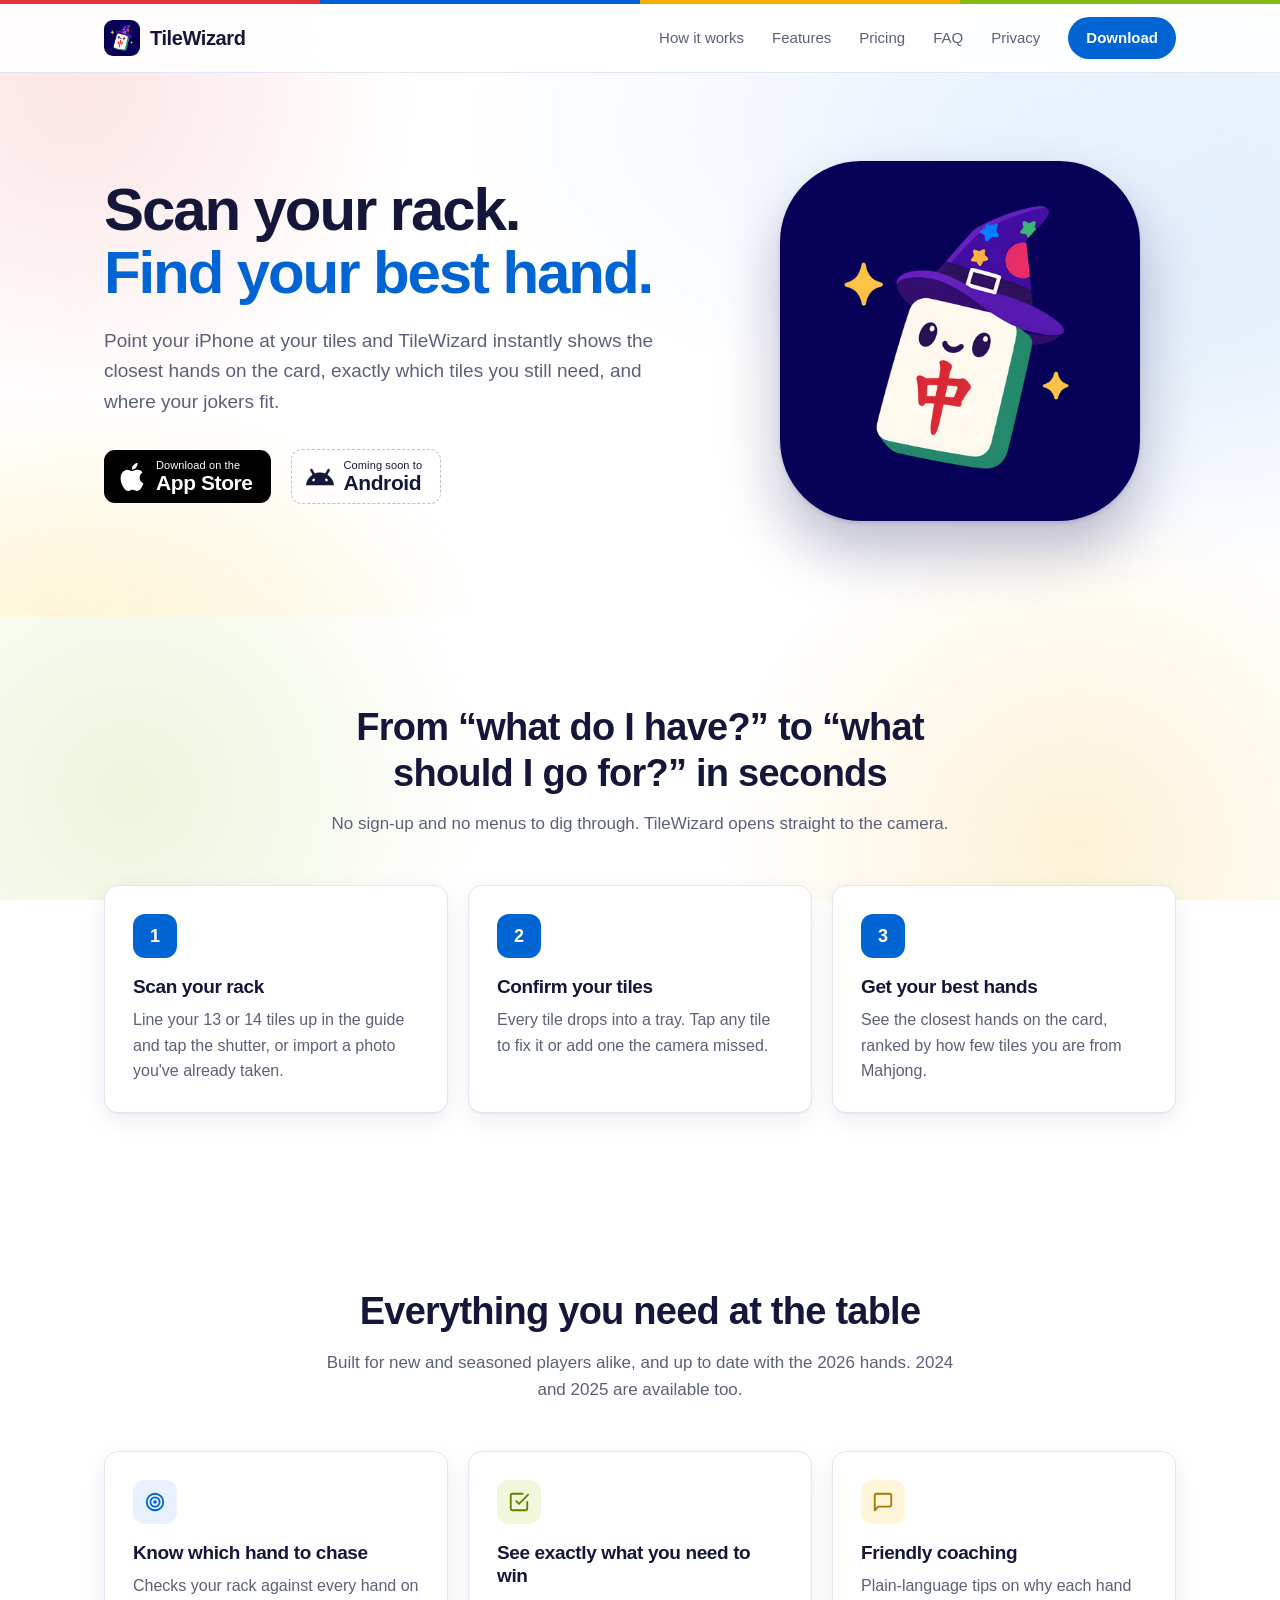
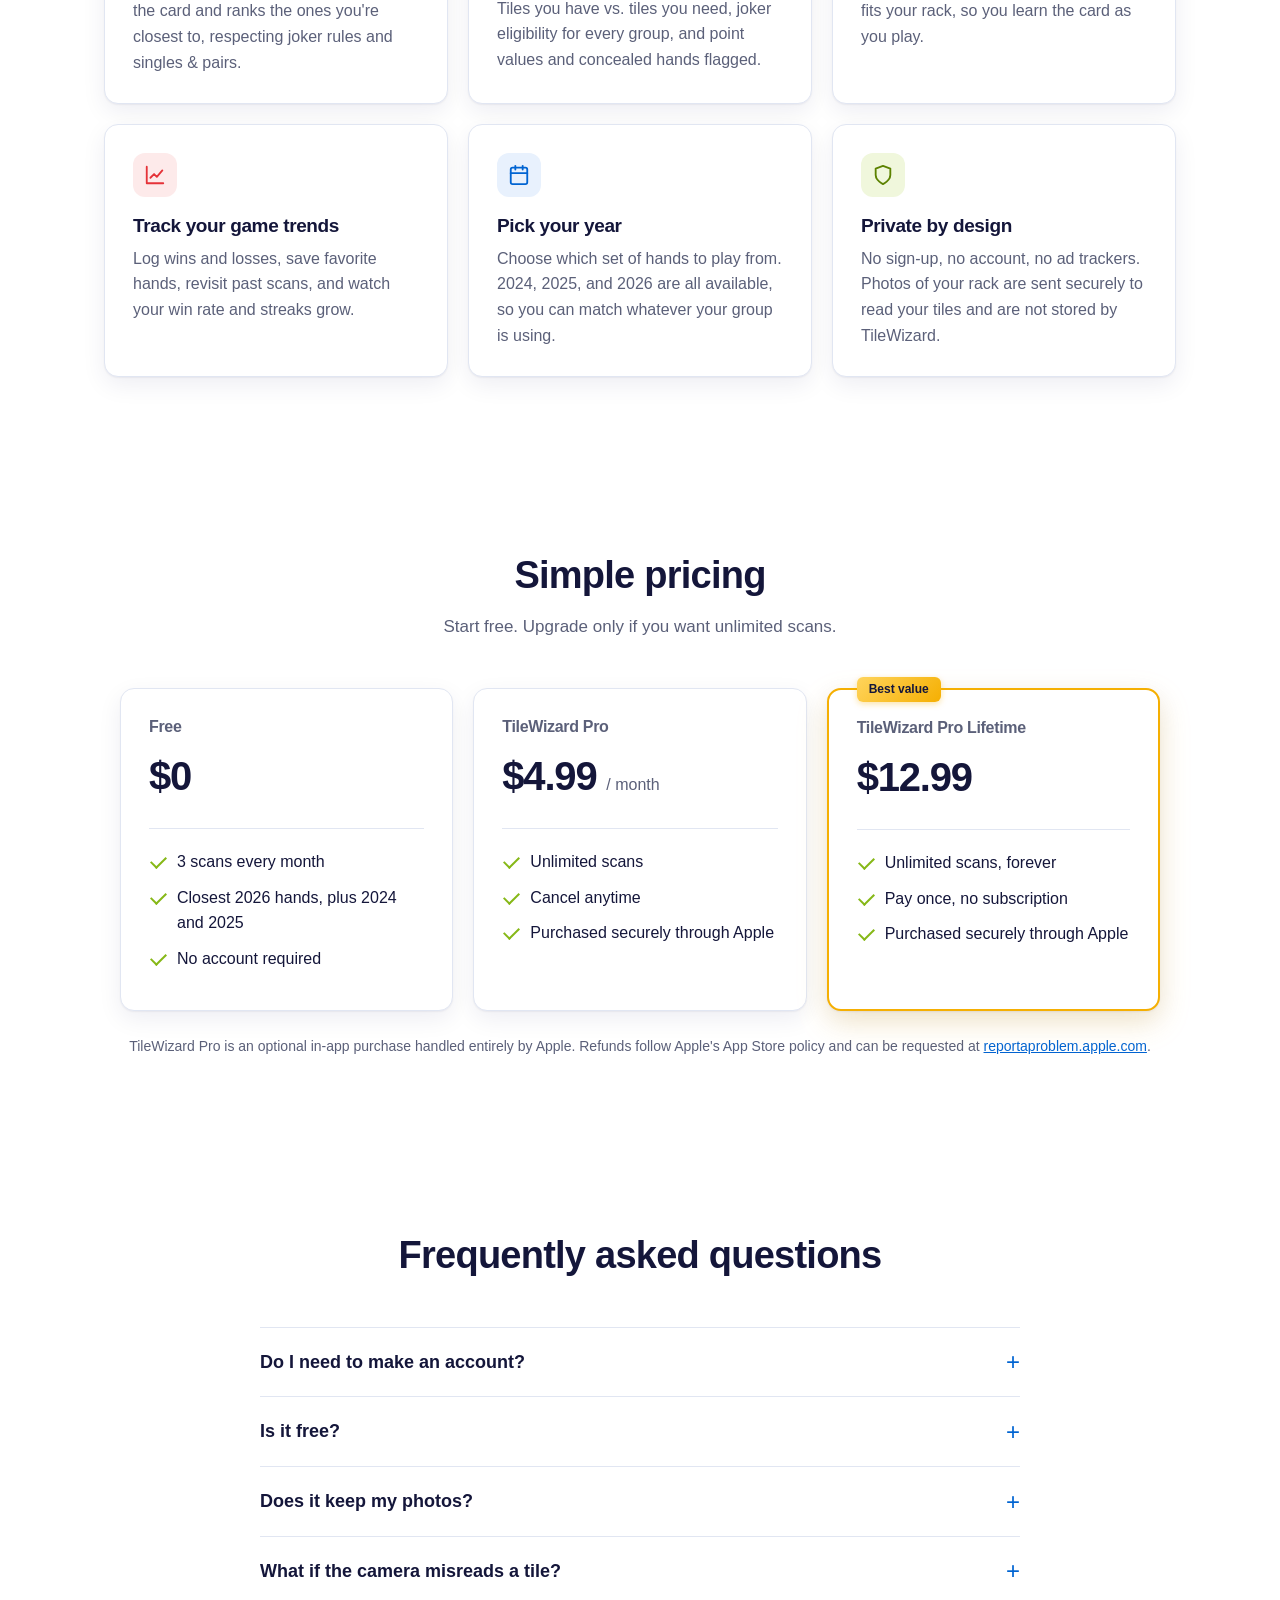
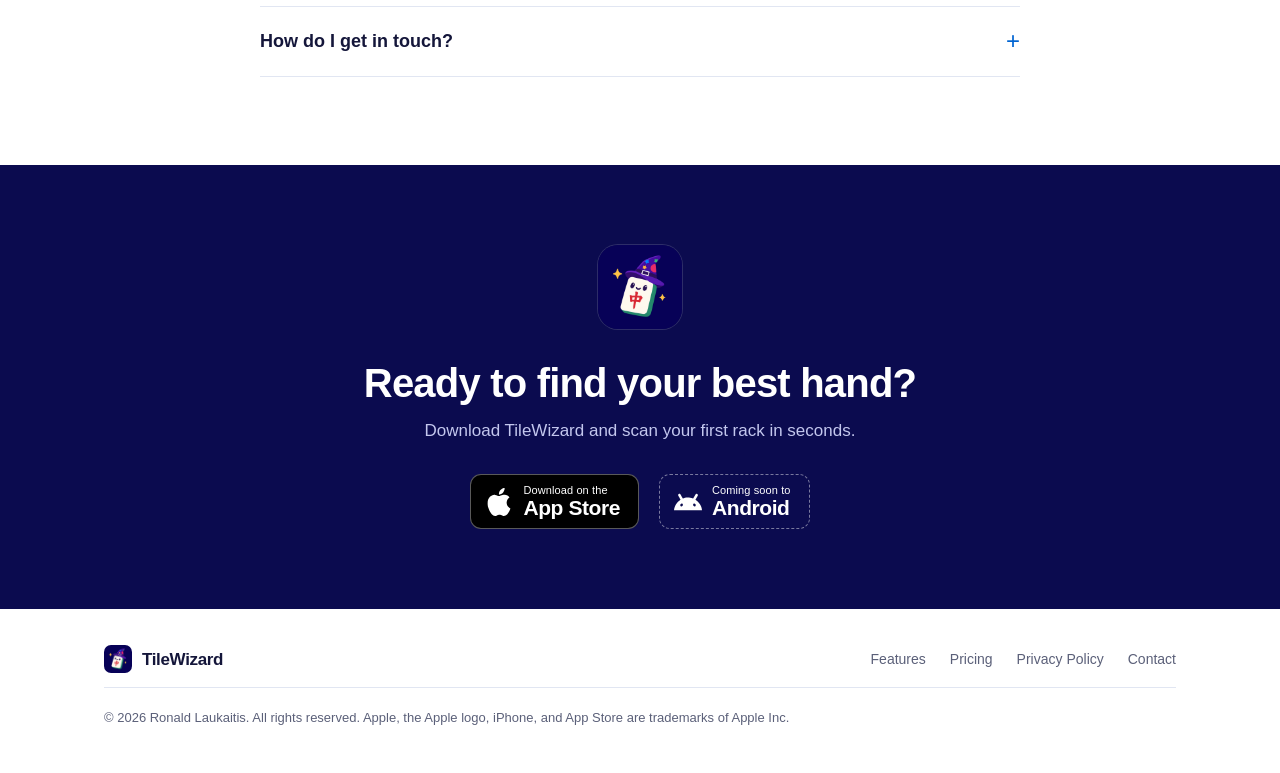
==== commit fbd61b40: "fix" ====
--- a/index.html
+++ b/index.html
@@ -229,7 +229,7 @@
       <a href="privacy/">Privacy Policy</a>
       <a href="mailto:TileWizard@proton.me">Contact</a>
     </div>
-    <p class="fine">&copy; 2026 RJ Laukaitis. All rights reserved. Apple, the Apple logo, iPhone, and App Store are trademarks of Apple Inc.</p>
+    <p class="fine">&copy; 2026 Ronald Laukaitis. All rights reserved. Apple, the Apple logo, iPhone, and App Store are trademarks of Apple Inc.</p>
   </div>
 </footer>
 
